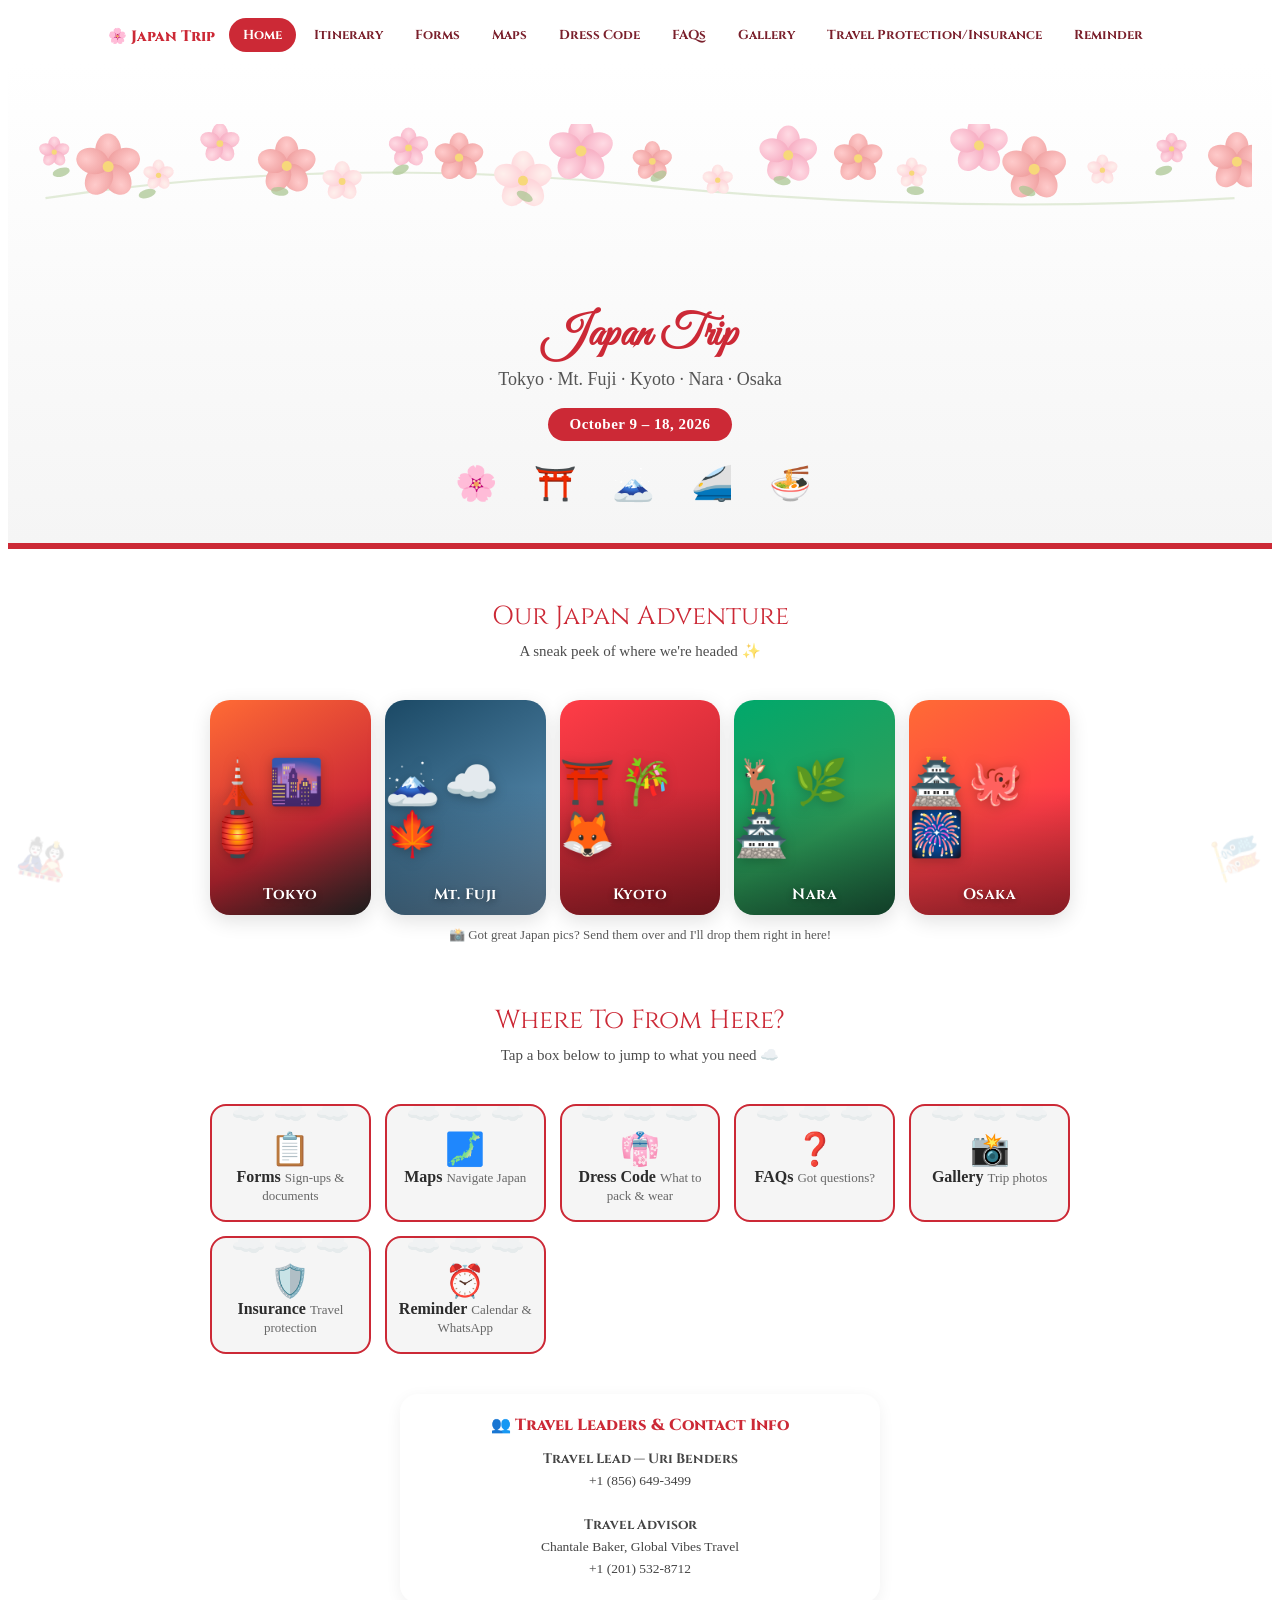
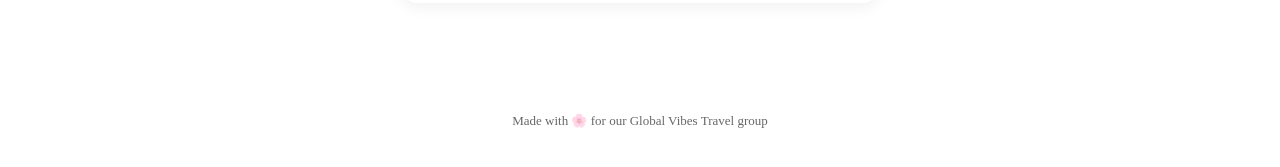
==== index.html @ a937e701 "Convert 'Everything Else' to individual cards, improve text contrast - Replaced single 'Everything E" ====
<!DOCTYPE html>
<html lang="en">
<head>
<meta charset="UTF-8">
<meta name="viewport" content="width=device-width, initial-scale=1.0">
<title>Japan Fall Trip | Oct 9–18, 2026 | Global Vibes Travel</title>
<link rel="preconnect" href="https://fonts.googleapis.com">
<link rel="preconnect" href="https://fonts.gstatic.com" crossorigin>
<link href="https://fonts.googleapis.com/css2?family=Kosugi+Maru&family=M+PLUS+Rounded+1c:wght@700;800&family=Great+Vibes&family=Cinzel:wght@400;700&display=swap" rel="stylesheet">
<link rel="stylesheet" href="style.css">
</head>
<body>

<span class="page-sticker corner-tl">🌸</span>
<span class="page-sticker corner-tr">⛩️</span>
<span class="page-sticker corner-bl">🎎</span>
<span class="page-sticker corner-br">🎏</span>

<nav class="site-nav">
  <div class="site-nav-inner">
    <a href="index.html" class="nav-logo">🌸 Japan Trip</a>
    <div class="nav-links">
      <a href="index.html" class="active">Home</a>
      <a href="itinerary.html">Itinerary</a>
      <a href="forms.html">Forms</a>
      <a href="maps.html">Maps</a>
      <a href="dress-code.html">Dress Code</a>
      <a href="faqs.html">FAQs</a>
      <a href="gallery.html">Gallery</a>
      <a href="insurance.html">Travel Protection/Insurance</a>
      <a href="reminder.html">Reminder</a>
    </div>
  </div>
</nav>

<header class="home-header">
  <img class="hero-banner" src="assets/floral-banner.svg" alt="">
  <h1>Japan Trip</h1>
  <div class="sub">Tokyo · Mt. Fuji · Kyoto · Nara · Osaka</div>
  <div class="dates">October 9 – 18, 2026</div>
  <div class="stickers-row">🌸 ⛩️ 🗻 🚄 🍜</div>
</header>

<main>

<div class="home-box">
    <div class="section-title">Our Japan Adventure</div>
    <div class="section-sub">A sneak peek of where we're headed ✨</div>

    <div class="photo-strip">
      <a href="city-tokyo.html" class="photo-card photo-tokyo">
        <div class="photo-emoji">🗼🌆🏮</div>
        <div class="photo-label">Tokyo</div>
      </a>
      <a href="city-fuji.html" class="photo-card photo-fuji">
        <div class="photo-emoji">🗻☁️🍁</div>
        <div class="photo-label">Mt. Fuji</div>
      </a>
      <a href="city-kyoto.html" class="photo-card photo-kyoto">
        <div class="photo-emoji">⛩️🎋🦊</div>
        <div class="photo-label">Kyoto</div>
      </a>
      <a href="city-nara.html" class="photo-card photo-nara">
        <div class="photo-emoji">🦌🌿🏯</div>
        <div class="photo-label">Nara</div>
      </a>
      <a href="city-osaka.html" class="photo-card photo-osaka">
        <div class="photo-emoji">🏯🐙🎆</div>
        <div class="photo-label">Osaka</div>
      </a>
    </div>
    <p class="photo-note">📸 Got great Japan pics? Send them over and I'll drop them right in here!</p>

    <div class="section-title" style="margin-top:60px;">Where To From Here?</div>
    <div class="section-sub">Tap a box below to jump to what you need ☁️</div>

    <div class="cta-box-row">
      <a href="forms.html" class="cta-box cta-card">
        <span class="cta-clouds">☁️ ☁️ ☁️</span>
        <span class="cta-emoji">📋</span>
        <span class="cta-title">Forms</span>
        <span class="cta-sub">Sign-ups & documents</span>
      </a>
      <a href="maps.html" class="cta-box cta-card">
        <span class="cta-clouds">☁️ ☁️ ☁️</span>
        <span class="cta-emoji">🗾</span>
        <span class="cta-title">Maps</span>
        <span class="cta-sub">Navigate Japan</span>
      </a>
      <a href="dress-code.html" class="cta-box cta-card">
        <span class="cta-clouds">☁️ ☁️ ☁️</span>
        <span class="cta-emoji">👘</span>
        <span class="cta-title">Dress Code</span>
        <span class="cta-sub">What to pack & wear</span>
      </a>
      <a href="faqs.html" class="cta-box cta-card">
        <span class="cta-clouds">☁️ ☁️ ☁️</span>
        <span class="cta-emoji">❓</span>
        <span class="cta-title">FAQs</span>
        <span class="cta-sub">Got questions?</span>
      </a>
      <a href="gallery.html" class="cta-box cta-card">
        <span class="cta-clouds">☁️ ☁️ ☁️</span>
        <span class="cta-emoji">📸</span>
        <span class="cta-title">Gallery</span>
        <span class="cta-sub">Trip photos</span>
      </a>
      <a href="insurance.html" class="cta-box cta-card">
        <span class="cta-clouds">☁️ ☁️ ☁️</span>
        <span class="cta-emoji">🛡️</span>
        <span class="cta-title">Insurance</span>
        <span class="cta-sub">Travel protection</span>
      </a>
      <a href="reminder.html" class="cta-box cta-card">
        <span class="cta-clouds">☁️ ☁️ ☁️</span>
        <span class="cta-emoji">⏰</span>
        <span class="cta-title">Reminder</span>
        <span class="cta-sub">Calendar & WhatsApp</span>
      </a>
    </div>

    <div class="info-card" style="max-width:480px; margin:40px auto 0; text-align:center;">
      <div class="card-title" style="justify-content:center;">👥 Travel Leaders & Contact Info</div>
      <p><strong>Travel Lead — Uri Benders</strong><br>+1 (856) 649-3499<br><br><strong>Travel Advisor</strong><br>Chantale Baker, Global Vibes Travel<br>+1 (201) 532-8712</p>
    </div>
  </div>

</main>

<footer class="site-footer">
  Made with 🌸 for our Global Vibes Travel group
</footer>

</body>
</html>
---- style.css ----
/* Import romantic fonts */
@import url('https://fonts.googleapis.com/css2?family=Great+Vibes&family=Cinzel:wght@400;700&display=swap');

/* Color palette - Urban Japan city vibes: reds, cool grays, primary colors */
:root {
  --jr: #cc2936;               /* vibrant red primary accent */
  --jw: #ffffff;               /* white */
  --cream: #f5f5f5;            /* light gray background */
  --sakura: #ff3d47;           /* bright red for hover */
  --sakura-deep: #a01e28;      /* deep red for borders */
  --ink: #2c2c2c;              /* dark gray text */
  --gold: #ff6b35;             /* orange accent */
  --green-leaf: #1b4965;       /* teal accent */
}
* { box-sizing: border-box; }
/* Typography: use Cinzel for navigation and UI labels, Great Vibes for primary headings */
strong, b, .day-title, .day-badge, .day-city, .section-title, .footer-cta h3, .day-date, .btn, .card-title, .nav-links a, .page-hero .sub {
  font-family: 'Cinzel', 'Helvetica Neue', Arial, sans-serif;
}
header h1, .page-hero h1 {
  font-family: 'Great Vibes', cursive;
}
/* Keep logo text slightly bolder */
.nav-logo {
  font-family: 'Cinzel', 'Helvetica Neue', Arial, sans-serif;
  font-weight: 700;
}
html { scroll-behavior: smooth; }
  margin: 0;
  font-family: 'Helvetica Neue', Arial, sans-serif;
  background: var(--cream);
  color: var(--ink);
  background-image:
    radial-gradient(circle at 10% 20%, var(--sakura) 0%, transparent 12%),
    radial-gradient(circle at 90% 15%, var(--sakura) 0%, transparent 10%),
    radial-gradient(circle at 80% 80%, var(--sakura) 0%, transparent 12%),
    radial-gradient(circle at 15% 85%, var(--sakura) 0%, transparent 10%);
  background-attachment: fixed;
}

/* ---------- Top navigation ---------- */
.site-nav {
  background: white;
  border-bottom: 3px solid var(--jr);
  position: sticky;
  top: 0;
  z-index: 200;
  box-shadow: 0 2px 10px rgba(0,0,0,0.08);
}
.site-nav-inner {
  max-width: 1100px;
  margin: 0 auto;
  display: flex;
  align-items: center;
  gap: 14px;
  padding: 10px 18px;
}
.nav-logo {
  display: flex;
  align-items: center;
  gap: 6px;
  font-weight: 800;
  color: var(--jr);
  text-decoration: none;
  font-size: 15px;
  white-space: nowrap;
  flex-shrink: 0;
}
.nav-links {
  display: flex;
  gap: 4px;
  overflow-x: auto;
  scrollbar-width: thin;
  -webkit-overflow-scrolling: touch;
  padding-bottom: 2px;
}
.nav-links a {
  font-size: 13px;
  font-weight: 700;
  color: #7a1f2b;
  text-decoration: none;
  padding: 8px 14px;
  border-radius: 999px;
  white-space: nowrap;
  transition: background 0.15s ease, color 0.15s ease;
}
.nav-links a:hover { background: var(--sakura); }
.nav-links a.active { background: var(--jr); color: white; }
@media (max-width: 700px) {
  .site-nav-inner { flex-wrap: nowrap; }
  .nav-logo { display: none; }
}

/* ---------- Page hero (used on inner pages) ---------- */
.page-hero {
  text-align: center;
  padding: 40px 20px 30px;
  background: linear-gradient(180deg, var(--jw) 0%, var(--cream) 100%);
  border-bottom: 6px solid var(--jr);
  position: relative;
  overflow: hidden;
  z-index: 1;
}
.page-hero h1 {
  font-size: clamp(24px, 4.5vw, 38px);
  margin: 0 0 6px;
  color: var(--jr);
}
.page-hero .sub {
  font-size: 15px;
  color: var(--ink);
  opacity: 0.75;
}

/* ---------- Home header ---------- */
header.home-header {
  text-align: center;
  padding: 60px 20px 40px;
  background: linear-gradient(180deg, var(--jw) 0%, var(--cream) 100%);
  border-bottom: 6px solid var(--jr);
  position: relative;
  overflow: hidden;
}
.flag-circle {
  width: 90px;
  height: 90px;
  background: var(--jr);
  border-radius: 50%;
  margin: 0 auto 18px;
  box-shadow: 0 6px 18px rgba(188,0,45,0.35);
}
header.home-header h1 {
  font-size: clamp(26px, 5vw, 44px);
  margin: 0 0 6px;
  letter-spacing: 0.5px;
  color: var(--jr);
}
header.home-header .sub {
  font-size: 18px;
  color: var(--ink);
  opacity: 0.8;
  margin-bottom: 4px;
}
header.home-header .dates {
  display: inline-block;
  margin-top: 14px;
  padding: 8px 22px;
  background: var(--jr);
  color: white;
  border-radius: 999px;
  font-weight: 600;
  letter-spacing: 0.5px;
  font-size: 15px;
}
.stickers-row {
  margin-top: 22px;
  font-size: 34px;
  letter-spacing: 14px;
}

.page-sticker {
  position: fixed;
  font-size: 40px;
  opacity: 0.14;
  z-index: 0;
  pointer-events: none;
  filter: grayscale(0.1);
}
.page-sticker.corner-tl { top: 74px; left: 18px; transform: rotate(-15deg); }
.page-sticker.corner-tr { top: 74px; right: 18px; transform: rotate(15deg); }
.page-sticker.corner-bl { bottom: 18px; left: 18px; transform: rotate(12deg); }
.page-sticker.corner-br { bottom: 18px; right: 18px; transform: rotate(-10deg); }
@media (max-width: 640px) {
  .page-sticker { font-size: 26px; opacity: 0.12; }
}

/* Hero banner (floral SVG) */
.hero-banner {
  width: 100%;
  display: block;
  margin-bottom: -8px; /* pull up into page-hero for seamless look */
}

/* ---------- Photo strip (home page "Our Japan Adventure") ---------- */
.photo-strip {
  display: grid;
  grid-template-columns: repeat(5, 1fr);
  gap: 14px;
  margin-bottom: 12px;
}
@media (max-width: 800px) {
  .photo-strip { grid-template-columns: repeat(2, 1fr); }
}
@media (max-width: 420px) {
  .photo-strip { grid-template-columns: 1fr 1fr; }
}
/* Stack photo‑strip to a single column on very narrow phones */
@media (max-width: 500px) {
  .photo-strip { grid-template-columns: 1fr; }
}
.photo-card {
  position: relative;
  border-radius: 20px;
  aspect-ratio: 3 / 4;
  display: flex;
  flex-direction: column;
  align-items: center;
  justify-content: center;
  overflow: hidden;
  box-shadow: 0 6px 20px rgba(0,0,0,0.12);
  transition: transform 0.2s ease, box-shadow 0.2s ease;
  background-size: cover;
  background-position: center;
  text-decoration: none;
  cursor: pointer;
}
.photo-card:hover {
  transform: translateY(-4px) scale(1.02);
  box-shadow: 0 10px 26px rgba(0,0,0,0.18);
}
.photo-card::after {
  content: '';
  position: absolute;
  inset: 0;
  background: linear-gradient(180deg, rgba(0,0,0,0) 40%, rgba(0,0,0,0.35) 100%);
}
.photo-emoji {
  font-size: clamp(28px, 5vw, 44px);
  letter-spacing: 4px;
  z-index: 1;
  filter: drop-shadow(0 2px 6px rgba(0,0,0,0.25));
}
.photo-label {
  position: absolute;
  bottom: 10px;
  left: 0;
  right: 0;
  text-align: center;
  color: white;
  font-weight: 700;
  font-size: 15px;
  letter-spacing: 0.5px;
  z-index: 2;
  text-shadow: 0 2px 6px rgba(0,0,0,0.4);
  font-family: 'Cinzel', 'Helvetica Neue', Arial, sans-serif;
}
.photo-tokyo   { background: linear-gradient(150deg, #ff6b35 0%, #cc2936 60%, #2c2c2c 100%); }
.photo-fuji    { background: linear-gradient(150deg, #1b4965 0%, #4a7c9e 60%, #7399b8 100%); }
.photo-kyoto   { background: linear-gradient(150deg, #ff3d47 0%, #cc2936 60%, #a01e28 100%); }
.photo-nara    { background: linear-gradient(150deg, #00a86b 0%, #2d9e5a 60%, #1b5e3d 100%); }
.photo-osaka   { background: linear-gradient(150deg, #ff6b35 0%, #ff3d47 60%, #cc2936 100%); }
.photo-note {
  text-align: center;
  font-size: 13px;
  opacity: 0.65;
  margin: 6px 0 0;
}

@media (max-width: 680px) {
  .cta-box-row {
    flex-direction: column;
  }
  .cta-box {
    flex: 1 1 100%;
    max-width: 100%;
  }
}

.cta-box-row {
  display: grid;
  grid-template-columns: repeat(auto-fit, minmax(140px, 1fr));
  gap: 14px;
  margin: 28px 0 12px;
  justify-items: center;
}
.cta-box {
  background: var(--cream);
  border: 2px solid var(--jr);
  border-radius: 16px;
  padding: 16px 12px;
  text-align: center;
  width: 100%;
  max-width: 180px;
  position: relative;
  overflow: hidden;
  text-decoration: none;
  color: var(--ink);
}
.cta-box:hover {
  background: var(--jr);
  color: white;
}
.cta-box:hover .cta-title,
.cta-box:hover .cta-sub {
  color: white;
}
.cta-clouds {
  position: absolute;
  top: -12px;
  left: 0;
  right: 0;
  font-size: 28px;
  opacity: 0.25;
  pointer-events: none;
}
.cta-emoji {
  font-size: 32px;
  display: block;
  margin-top: 8px;
}
.cta-title {
  font-size: 16px;
  font-weight: 700;
  margin-top: 8px;
  color: var(--ink);
}
.cta-sub {
  font-size: 13px;
  opacity: 0.7;
  margin-top: 4px;
  color: var(--ink);
}
.cta-links {
  margin-top: 10px;
  display: flex;
  flex-wrap: wrap;
  justify-content: center;
  gap: 8px;
}
.cta-links a {
  font-size: 13px;
  color: var(--jr);
  text-decoration: none;
  padding: 4px 8px;
  border-radius: 8px;
  background: var(--sakura);
}
.cta-links a:hover {
  background: var(--jr);
  color: white;
}

.banner-note {
  max-width: 700px;
  margin: 24px auto 0;
  background: #fff3f5;
  border: 2px dashed var(--sakura-deep);
  border-radius: 14px;
  padding: 14px 20px;
  font-size: 14px;
  text-align: center;
  color: #7a1f2b;
}

/* ---------- Attractions tab bar (itinerary page) ---------- */
.trip-menu {
  max-width: 700px;
  margin: 22px auto 0;
  background: white;
  border-radius: 18px;
  padding: 22px 26px 30px;
  box-shadow: 0 4px 16px rgba(0,0,0,0.08);
  text-align: center;
}
.trip-menu .menu-title {
  font-weight: 800;
  font-size: 18px;
  color: var(--jr);
  margin-bottom: 12px;
}
.menu-links {
  display: flex;
  flex-wrap: wrap;
  justify-content: center;
  gap: 8px;
  margin-top: 12px;
}
.menu-links.tabs a {
  background: var(--cream);
  color: #7a1f2b;
  border-radius: 10px 10px 0 0;
  padding: 10px 20px;
  border: 2px solid var(--sakura);
  border-bottom: none;
  font-size: 14px;
  text-decoration: none;
  font-weight: 700;
}
.menu-links.tabs a:hover {
  background: var(--jr);
  color: white;
  border-color: var(--jr);
}
.anchor-offset {
  display: block;
  position: relative;
  top: -90px;
  visibility: hidden;
}

main {
  max-width: 900px;
  margin: 0 auto;
  padding: 50px 20px 80px;
  position: relative;
  z-index: 1;
}

header, footer.site-footer, .page-hero { position: relative; z-index: 1; }

.section-title {
  text-align: center;
  font-size: 26px;
  color: var(--jr);
  margin-bottom: 8px;
}
.section-sub {
  text-align: center;
  font-size: 15px;
  opacity: 0.7;
  margin-bottom: 40px;
}

/* ---------- Info cards ---------- */
/* Info‑grid – used for the home‑page card deck */
.info-grid {
  display: grid;
  /* three columns on wide screens, fall back to two then one */
  grid-template-columns: repeat(3, 1fr);
  gap: 18px;
  margin-bottom: 50px;
}
@media (max-width: 900px) {
  .info-grid { grid-template-columns: repeat(2, 1fr); }
}
@media (max-width: 680px) {
  .info-grid { grid-template-columns: 1fr; }
}
.info-card {
  background: white;
  border-radius: 18px;
  padding: 20px 22px;
  box-shadow: 0 4px 16px rgba(0,0,0,0.06);
}
.card-title {
  font-size: 16px;
  font-weight: 800;
  color: var(--jr);
  margin: 0 0 12px;
  display: flex;
  align-items: center;
  gap: 8px;
}
.info-card p, .info-card li {
  font-size: 13.5px;
  line-height: 1.6;
  color: #444;
  margin: 0 0 4px;
}
.info-card ul {
  margin: 0;
  padding-left: 18px;
}
.info-card a { color: var(--jr); text-decoration: none; font-weight: 600; }

/* ---------- Itinerary timeline ---------- */
.timeline {
  position: relative;
  padding-left: 30px;
  border-left: 4px dotted var(--sakura-deep);
}

.day-card {
  background: white;
  border-radius: 18px;
  padding: 20px 24px;
  margin-bottom: 22px;
  box-shadow: 0 4px 16px rgba(0,0,0,0.06);
  position: relative;
  transition: transform 0.15s ease;
  overflow: hidden;
}
.day-card:hover { transform: translateY(-2px); }
.day-card::before {
  content: '';
  position: absolute;
  left: -38px;
  top: 26px;
  width: 16px;
  height: 16px;
  background: var(--jr);
  border-radius: 50%;
  border: 3px solid white;
  box-shadow: 0 0 0 3px var(--sakura-deep);
}

.corner-sticker {
  position: absolute;
  font-size: 26px;
  opacity: 0.35;
  pointer-events: none;
  filter: grayscale(0.15);
}
.corner-sticker.tl { top: 8px; left: 12px; transform: rotate(-12deg); }
.corner-sticker.br { bottom: 8px; right: 12px; transform: rotate(10deg); }

.day-header {
  display: flex;
  align-items: center;
  justify-content: space-between;
  flex-wrap: wrap;
  gap: 10px;
  margin-bottom: 8px;
}
.day-badge {
  background: var(--jr);
  color: white;
  font-weight: 700;
  font-size: 13px;
  padding: 4px 12px;
  border-radius: 999px;
}
.day-date {
  font-size: 13px;
  opacity: 0.6;
  font-weight: 600;
}
.day-title {
  font-size: 19px;
  font-weight: 700;
  margin: 4px 0 8px;
  color: var(--ink);
}
.day-city {
  display: inline-flex;
  align-items: center;
  gap: 6px;
  background: var(--sakura);
  color: #7a1f2b;
  font-size: 13px;
  font-weight: 700;
  padding: 3px 12px;
  border-radius: 999px;
  margin-bottom: 10px;
}
.day-desc {
  font-size: 14.5px;
  line-height: 1.6;
  color: #444;
  margin: 8px 0;
}
.meal-tag {
  display: inline-flex;
  align-items: center;
  gap: 5px;
  font-size: 12px;
  font-weight: 700;
  color: #8a5a00;
  background: #fff6df;
  padding: 3px 10px;
  border-radius: 999px;
  margin-right: 6px;
  margin-top: 4px;
}
.hotel-tag {
  display: inline-flex;
  align-items: center;
  gap: 6px;
  font-size: 12.5px;
  font-weight: 700;
  color: #4a3b8a;
  background: #ede9ff;
  padding: 4px 10px;
  border-radius: 999px;
  margin-top: 8px;
}
.sticker-list {
  font-size: 22px;
  letter-spacing: 8px;
  margin-top: 6px;
}

/* ---------- Coming soon placeholder ---------- */
.coming-soon {
  text-align: center;
  background: white;
  border-radius: 20px;
  padding: 50px 30px;
  box-shadow: 0 4px 16px rgba(0,0,0,0.06);
}
.coming-soon .emoji-row {
  font-size: 40px;
  letter-spacing: 12px;
  margin-bottom: 18px;
}
.coming-soon h2 {
  color: var(--jr);
  font-size: 22px;
  margin: 0 0 10px;
}
.coming-soon p {
  font-size: 14.5px;
  color: #555;
  line-height: 1.6;
  max-width: 480px;
  margin: 0 auto;
}

/* ---------- Footer CTA / buttons ---------- */
.footer-cta {
  text-align: center;
  margin-top: 60px;
  padding: 30px;
  background: white;
  border-radius: 20px;
  box-shadow: 0 4px 16px rgba(0,0,0,0.06);
}
.footer-cta h3 {
  color: var(--jr);
  margin-top: 0;
}
.btn-row {
  display: flex;
  justify-content: center;
  gap: 14px;
  flex-wrap: wrap;
  margin-top: 16px;
}
.btn {
  display: inline-block;
  padding: 12px 26px;
  border-radius: 999px;
  font-weight: 700;
  font-size: 14px;
  text-decoration: none;
  cursor: pointer;
  border: none;
}
.btn-primary {
  background: var(--jr);
  color: white;
  border: 2px solid var(--jr);
}
.btn-primary:hover {
  background: var(--sakura-deep);
  border-color: var(--sakura-deep);
}
.btn-secondary {
  background: white;
  color: var(--jr);
  border: 2px solid var(--jr);
}
.btn-secondary:hover {
  background: var(--cream);
  border-color: var(--jr);
}

footer.site-footer {
  text-align: center;
  padding: 30px 20px;
  font-size: 13px;
  opacity: 0.6;
}

@media print {
  body { background: white; }
  .banner-note, .footer-cta, .site-nav { display: none; }
}
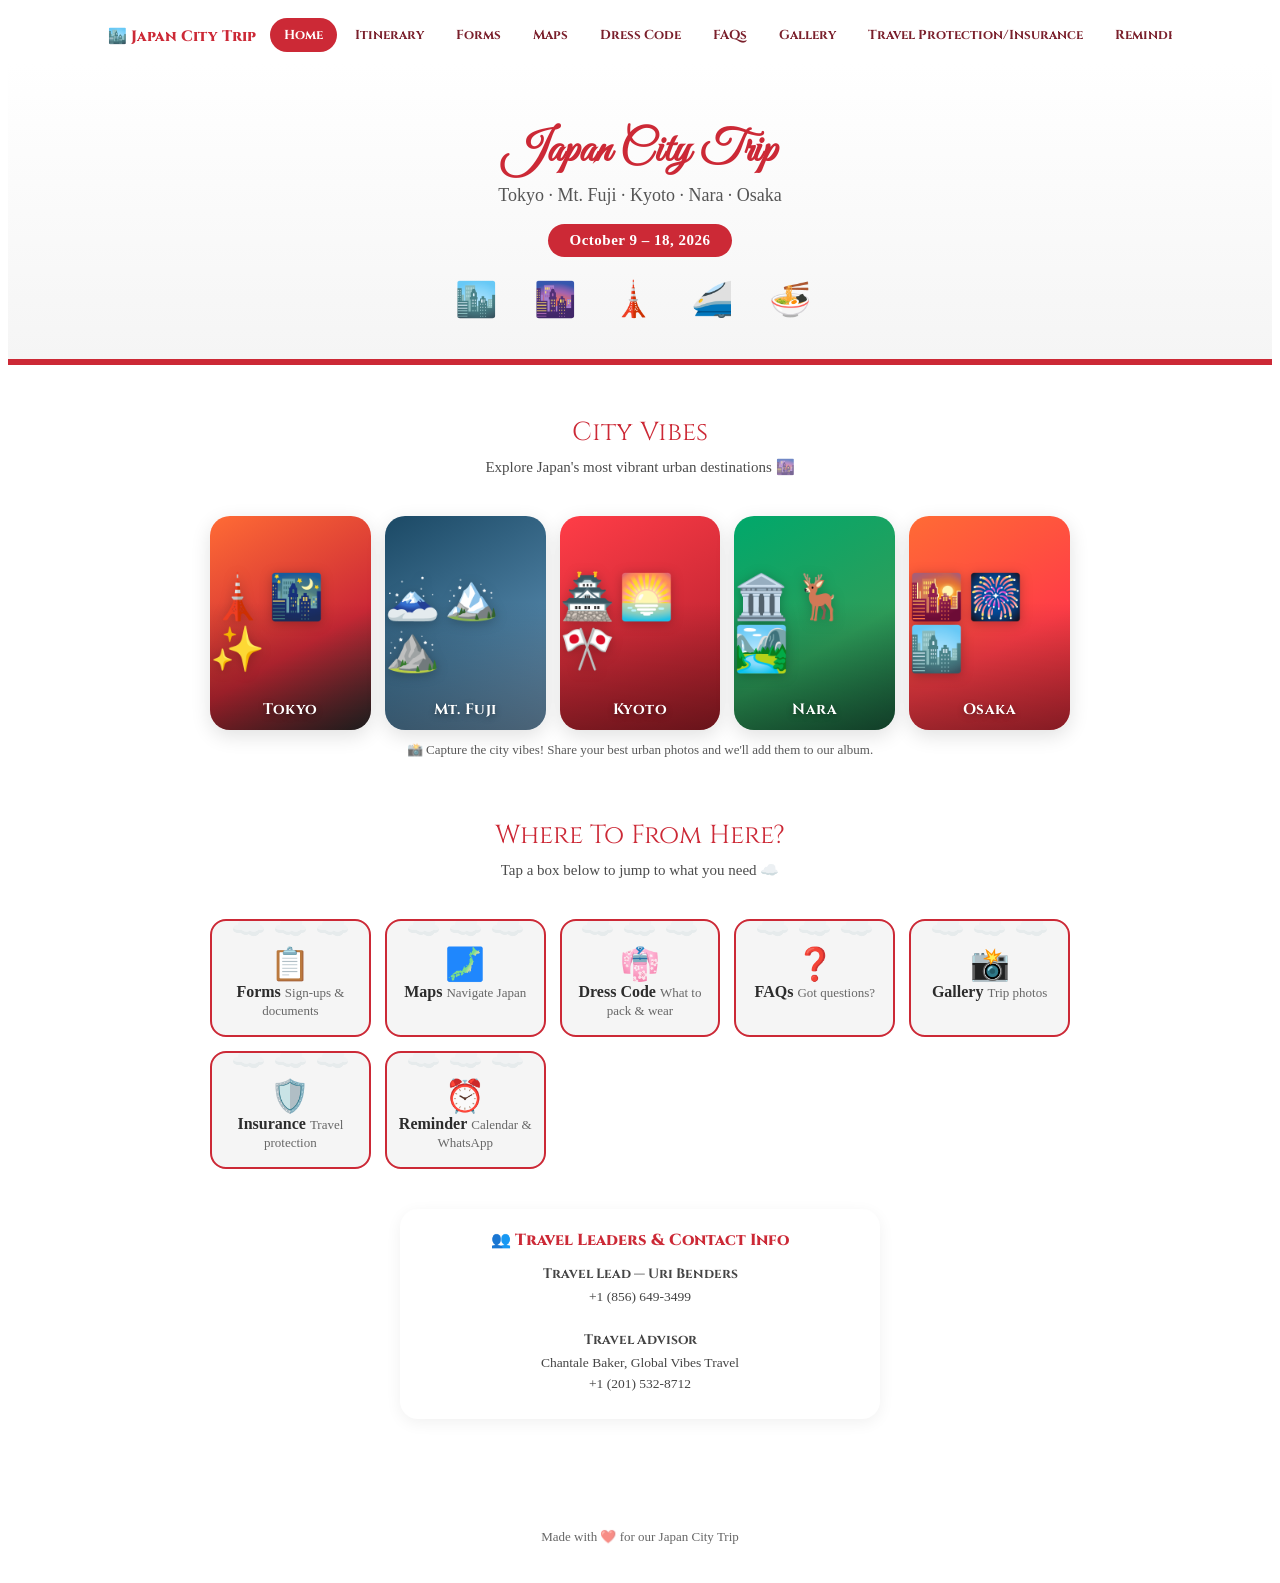
==== commit 749f72d4: "Transform site from nature/countryside to urban NYC-style Japan vibe - Removed all cherry blossom st" ====
--- a/index.html
+++ b/index.html
@@ -11,14 +11,9 @@
 </head>
 <body>
 
-<span class="page-sticker corner-tl">🌸</span>
-<span class="page-sticker corner-tr">⛩️</span>
-<span class="page-sticker corner-bl">🎎</span>
-<span class="page-sticker corner-br">🎏</span>
-
 <nav class="site-nav">
   <div class="site-nav-inner">
-    <a href="index.html" class="nav-logo">🌸 Japan Trip</a>
+    <a href="index.html" class="nav-logo">🏙️ Japan City Trip</a>
     <div class="nav-links">
       <a href="index.html" class="active">Home</a>
       <a href="itinerary.html">Itinerary</a>
@@ -34,42 +29,41 @@
 </nav>
 
 <header class="home-header">
-  <img class="hero-banner" src="assets/floral-banner.svg" alt="">
-  <h1>Japan Trip</h1>
+  <h1>Japan City Trip</h1>
   <div class="sub">Tokyo · Mt. Fuji · Kyoto · Nara · Osaka</div>
   <div class="dates">October 9 – 18, 2026</div>
-  <div class="stickers-row">🌸 ⛩️ 🗻 🚄 🍜</div>
+  <div class="stickers-row">🏙️ 🌆 🗼 🚄 🍜</div>
 </header>
 
 <main>
 
 <div class="home-box">
-    <div class="section-title">Our Japan Adventure</div>
-    <div class="section-sub">A sneak peek of where we're headed ✨</div>
+    <div class="section-title">City Vibes</div>
+    <div class="section-sub">Explore Japan's most vibrant urban destinations 🌆</div>
 
     <div class="photo-strip">
       <a href="city-tokyo.html" class="photo-card photo-tokyo">
-        <div class="photo-emoji">🗼🌆🏮</div>
+        <div class="photo-emoji">🗼🌃✨</div>
         <div class="photo-label">Tokyo</div>
       </a>
       <a href="city-fuji.html" class="photo-card photo-fuji">
-        <div class="photo-emoji">🗻☁️🍁</div>
+        <div class="photo-emoji">🗻🏔️⛰️</div>
         <div class="photo-label">Mt. Fuji</div>
       </a>
       <a href="city-kyoto.html" class="photo-card photo-kyoto">
-        <div class="photo-emoji">⛩️🎋🦊</div>
+        <div class="photo-emoji">🏯🌅🎌</div>
         <div class="photo-label">Kyoto</div>
       </a>
       <a href="city-nara.html" class="photo-card photo-nara">
-        <div class="photo-emoji">🦌🌿🏯</div>
+        <div class="photo-emoji">🏛️🦌🏞️</div>
         <div class="photo-label">Nara</div>
       </a>
       <a href="city-osaka.html" class="photo-card photo-osaka">
-        <div class="photo-emoji">🏯🐙🎆</div>
+        <div class="photo-emoji">🌇🎆🏙️</div>
         <div class="photo-label">Osaka</div>
       </a>
     </div>
-    <p class="photo-note">📸 Got great Japan pics? Send them over and I'll drop them right in here!</p>
+    <p class="photo-note">📸 Capture the city vibes! Share your best urban photos and we'll add them to our album.</p>
 
     <div class="section-title" style="margin-top:60px;">Where To From Here?</div>
     <div class="section-sub">Tap a box below to jump to what you need ☁️</div>
@@ -128,7 +122,7 @@
 </main>
 
 <footer class="site-footer">
-  Made with 🌸 for our Global Vibes Travel group
+  Made with ❤️ for our Japan City Trip
 </footer>
 
 </body>
--- a/style.css
+++ b/style.css
@@ -161,10 +161,11 @@
 .page-sticker {
   position: fixed;
   font-size: 40px;
-  opacity: 0.14;
+  opacity: 0;
   z-index: 0;
   pointer-events: none;
   filter: grayscale(0.1);
+  display: none;
 }
 .page-sticker.corner-tl { top: 74px; left: 18px; transform: rotate(-15deg); }
 .page-sticker.corner-tr { top: 74px; right: 18px; transform: rotate(15deg); }
@@ -174,12 +175,7 @@
   .page-sticker { font-size: 26px; opacity: 0.12; }
 }
 
-/* Hero banner (floral SVG) */
-.hero-banner {
-  width: 100%;
-  display: block;
-  margin-bottom: -8px; /* pull up into page-hero for seamless look */
-}
+/* Hero banner - removed for urban vibe */
 
 /* ---------- Photo strip (home page "Our Japan Adventure") ---------- */
 .photo-strip {
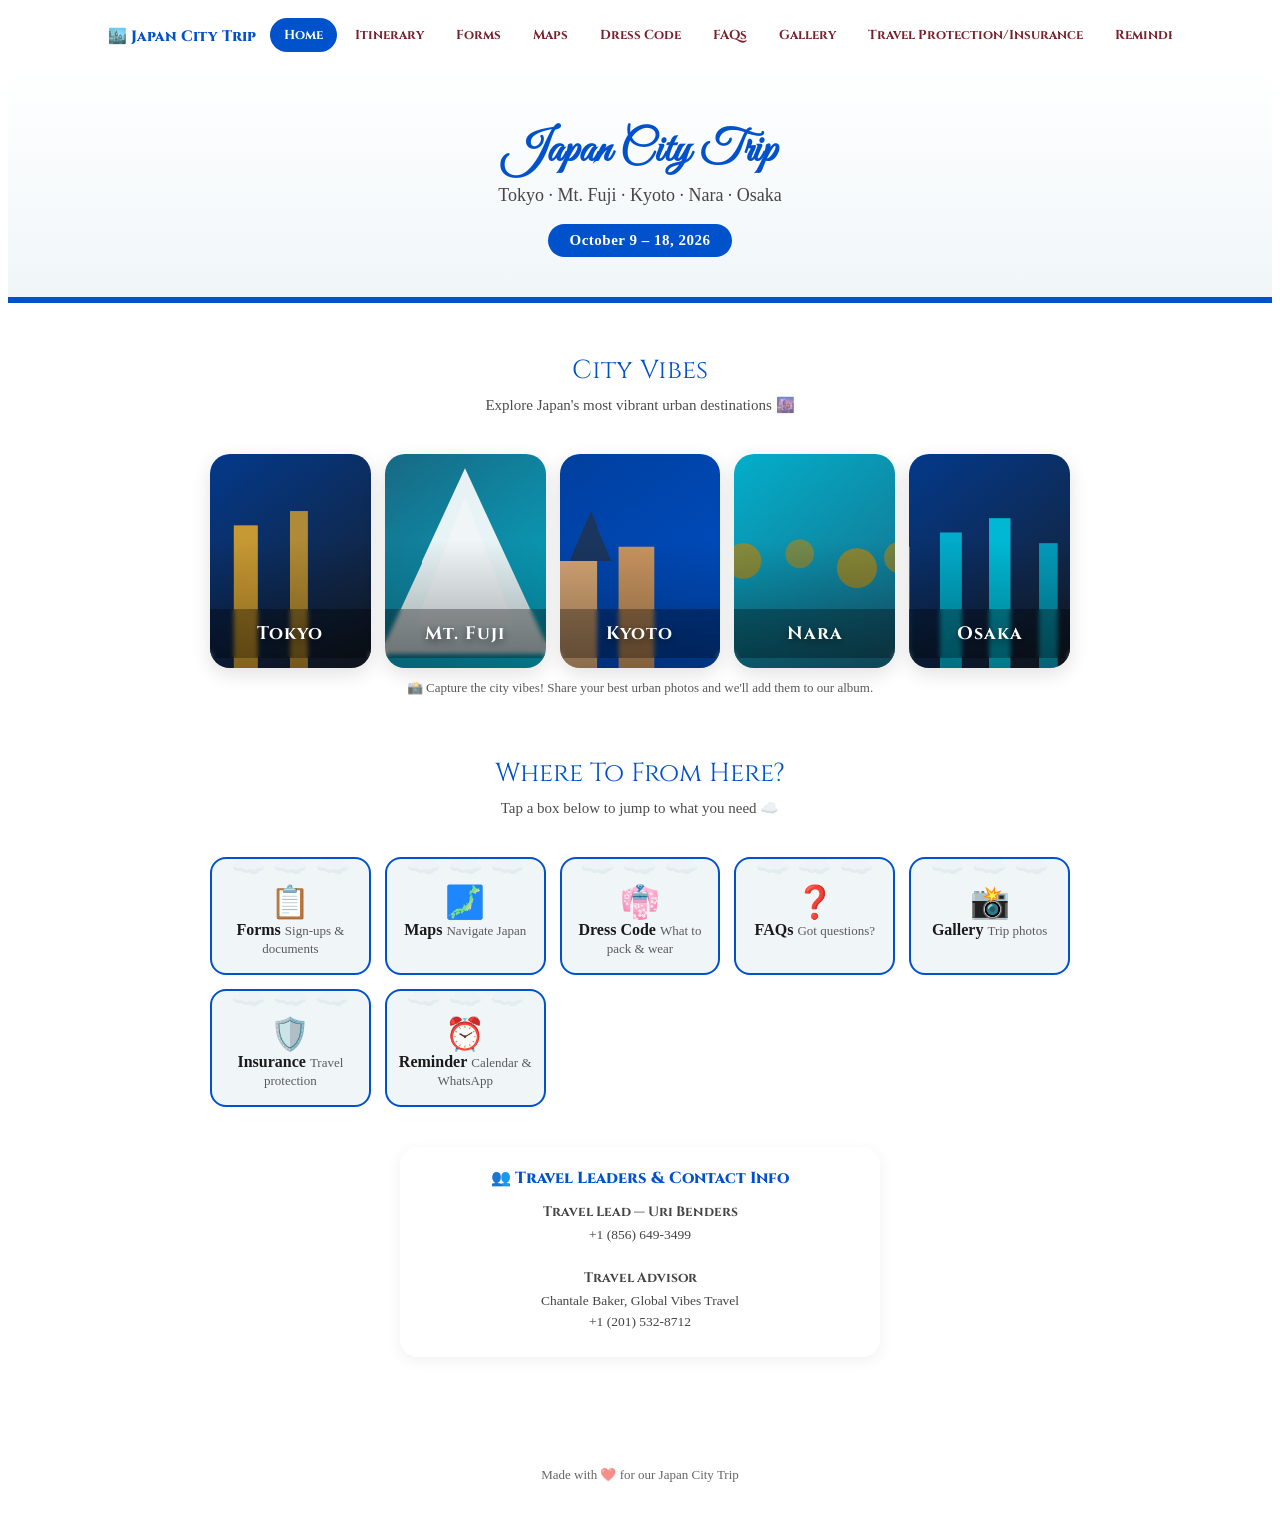
==== commit db67f8d3: "Switch to cool blue/teal colors and add city skyline backgrounds - Changed color palette from red to" ====
--- a/index.html
+++ b/index.html
@@ -32,7 +32,6 @@
   <h1>Japan City Trip</h1>
   <div class="sub">Tokyo · Mt. Fuji · Kyoto · Nara · Osaka</div>
   <div class="dates">October 9 – 18, 2026</div>
-  <div class="stickers-row">🏙️ 🌆 🗼 🚄 🍜</div>
 </header>
 
 <main>
--- a/style.css
+++ b/style.css
@@ -1,16 +1,16 @@
 /* Import romantic fonts */
 @import url('https://fonts.googleapis.com/css2?family=Great+Vibes&family=Cinzel:wght@400;700&display=swap');
 
-/* Color palette - Urban Japan city vibes: reds, cool grays, primary colors */
+/* Color palette - Urban Japan city vibes: cool blues, teals, modern city */
 :root {
-  --jr: #cc2936;               /* vibrant red primary accent */
+  --jr: #0052CC;               /* modern bright blue primary */
   --jw: #ffffff;               /* white */
-  --cream: #f5f5f5;            /* light gray background */
-  --sakura: #ff3d47;           /* bright red for hover */
-  --sakura-deep: #a01e28;      /* deep red for borders */
-  --ink: #2c2c2c;              /* dark gray text */
-  --gold: #ff6b35;             /* orange accent */
-  --green-leaf: #1b4965;       /* teal accent */
+  --cream: #f0f6f8;            /* light blue-gray background */
+  --sakura: #0077E6;           /* bright blue for hover */
+  --sakura-deep: #003d99;      /* deep blue for borders */
+  --ink: #1a1a1a;              /* dark gray text */
+  --gold: #00b8d4;             /* teal accent */
+  --green-leaf: #1b5f7a;       /* dark teal accent */
 }
 * { box-sizing: border-box; }
 /* Typography: use Cinzel for navigation and UI labels, Great Vibes for primary headings */
@@ -153,9 +153,7 @@
   font-size: 15px;
 }
 .stickers-row {
-  margin-top: 22px;
-  font-size: 34px;
-  letter-spacing: 14px;
+  display: none;
 }
 
 .page-sticker {
@@ -221,10 +219,7 @@
   background: linear-gradient(180deg, rgba(0,0,0,0) 40%, rgba(0,0,0,0.35) 100%);
 }
 .photo-emoji {
-  font-size: clamp(28px, 5vw, 44px);
-  letter-spacing: 4px;
-  z-index: 1;
-  filter: drop-shadow(0 2px 6px rgba(0,0,0,0.25));
+  display: none;
 }
 .photo-label {
   position: absolute;
@@ -234,17 +229,20 @@
   text-align: center;
   color: white;
   font-weight: 700;
-  font-size: 15px;
-  letter-spacing: 0.5px;
+  font-size: 18px;
+  letter-spacing: 1px;
   z-index: 2;
-  text-shadow: 0 2px 6px rgba(0,0,0,0.4);
+  text-shadow: 0 3px 8px rgba(0,0,0,0.6);
   font-family: 'Cinzel', 'Helvetica Neue', Arial, sans-serif;
-}
-.photo-tokyo   { background: linear-gradient(150deg, #ff6b35 0%, #cc2936 60%, #2c2c2c 100%); }
-.photo-fuji    { background: linear-gradient(150deg, #1b4965 0%, #4a7c9e 60%, #7399b8 100%); }
-.photo-kyoto   { background: linear-gradient(150deg, #ff3d47 0%, #cc2936 60%, #a01e28 100%); }
-.photo-nara    { background: linear-gradient(150deg, #00a86b 0%, #2d9e5a 60%, #1b5e3d 100%); }
-.photo-osaka   { background: linear-gradient(150deg, #ff6b35 0%, #ff3d47 60%, #cc2936 100%); }
+  background: rgba(0,0,0,0.3);
+  padding: 12px 0;
+  backdrop-filter: blur(2px);
+}
+.photo-tokyo   { background: url('data:image/svg+xml;utf8,<svg xmlns="http://www.w3.org/2000/svg" viewBox="0 0 400 300"><defs><linearGradient id="g1" x1="0%" y1="0%" x2="100%" y2="100%"><stop offset="0%" style="stop-color:%23003d99;stop-opacity:1" /><stop offset="100%" style="stop-color:%231a1a1a;stop-opacity:1" /></linearGradient></defs><rect width="400" height="300" fill="url(%23g1)"/><rect x="50" y="120" width="30" height="180" fill="%23f5b325"/><rect x="120" y="100" width="35" height="200" fill="%23f5b325" opacity="0.8"/><rect x="200" y="80" width="25" height="220" fill="%23f5b325" opacity="0.7"/></svg>'); background-size: cover; background-position: center; }
+.photo-fuji    { background: url('data:image/svg+xml;utf8,<svg xmlns="http://www.w3.org/2000/svg" viewBox="0 0 400 300"><defs><linearGradient id="g2" x1="0%" y1="0%" x2="100%" y2="100%"><stop offset="0%" style="stop-color:%231b5f7a;stop-opacity:1" /><stop offset="100%" style="stop-color:%2300b8d4;stop-opacity:1" /></linearGradient></defs><rect width="400" height="300" fill="url(%23g2)"/><polygon points="200,20 80,280 320,280" fill="%23ffffff" opacity="0.9"/><polygon points="200,60 130,240 270,240" fill="%23f0f6f8"/></svg>'); background-size: cover; background-position: center; }
+.photo-kyoto   { background: url('data:image/svg+xml;utf8,<svg xmlns="http://www.w3.org/2000/svg" viewBox="0 0 400 300"><defs><linearGradient id="g3" x1="0%" y1="0%" x2="100%" y2="100%"><stop offset="0%" style="stop-color:%23003d99;stop-opacity:1" /><stop offset="100%" style="stop-color:%230052CC;stop-opacity:1" /></linearGradient></defs><rect width="400" height="300" fill="url(%23g3)"/><rect x="80" y="150" width="60" height="150" fill="%23d4a574"/><rect x="170" y="130" width="50" height="170" fill="%23c8945f"/><polygon points="100,150 130,80 160,150" fill="%232c2c2c" opacity="0.6"/></svg>'); background-size: cover; background-position: center; }
+.photo-nara    { background: url('data:image/svg+xml;utf8,<svg xmlns="http://www.w3.org/2000/svg" viewBox="0 0 400 300"><defs><linearGradient id="g4" x1="0%" y1="0%" x2="100%" y2="100%"><stop offset="0%" style="stop-color:%2300b8d4;stop-opacity:1" /><stop offset="100%" style="stop-color:%231b5f7a;stop-opacity:1" /></linearGradient></defs><rect width="400" height="300" fill="url(%23g4)"/><circle cx="100" cy="150" r="25" fill="%23b8860b" opacity="0.7"/><circle cx="180" cy="140" r="20" fill="%23b8860b" opacity="0.6"/><circle cx="260" cy="160" r="28" fill="%23b8860b" opacity="0.7"/><circle cx="320" cy="145" r="22" fill="%23b8860b" opacity="0.6"/></svg>'); background-size: cover; background-position: center; }
+.photo-osaka   { background: url('data:image/svg+xml;utf8,<svg xmlns="http://www.w3.org/2000/svg" viewBox="0 0 400 300"><defs><linearGradient id="g5" x1="0%" y1="0%" x2="100%" y2="100%"><stop offset="0%" style="stop-color:%23003d99;stop-opacity:1" /><stop offset="100%" style="stop-color:%231a1a1a;stop-opacity:1" /></linearGradient></defs><rect width="400" height="300" fill="url(%23g5)"/><rect x="60" y="130" width="28" height="170" fill="%2300b8d4" opacity="0.8"/><rect x="130" y="110" width="32" height="190" fill="%2300b8d4" opacity="0.9"/><rect x="200" y="90" width="30" height="210" fill="%2300b8d4"/><rect x="270" y="125" width="26" height="175" fill="%2300b8d4" opacity="0.8"/></svg>'); background-size: cover; background-position: center; }
 .photo-note {
   text-align: center;
   font-size: 13px;
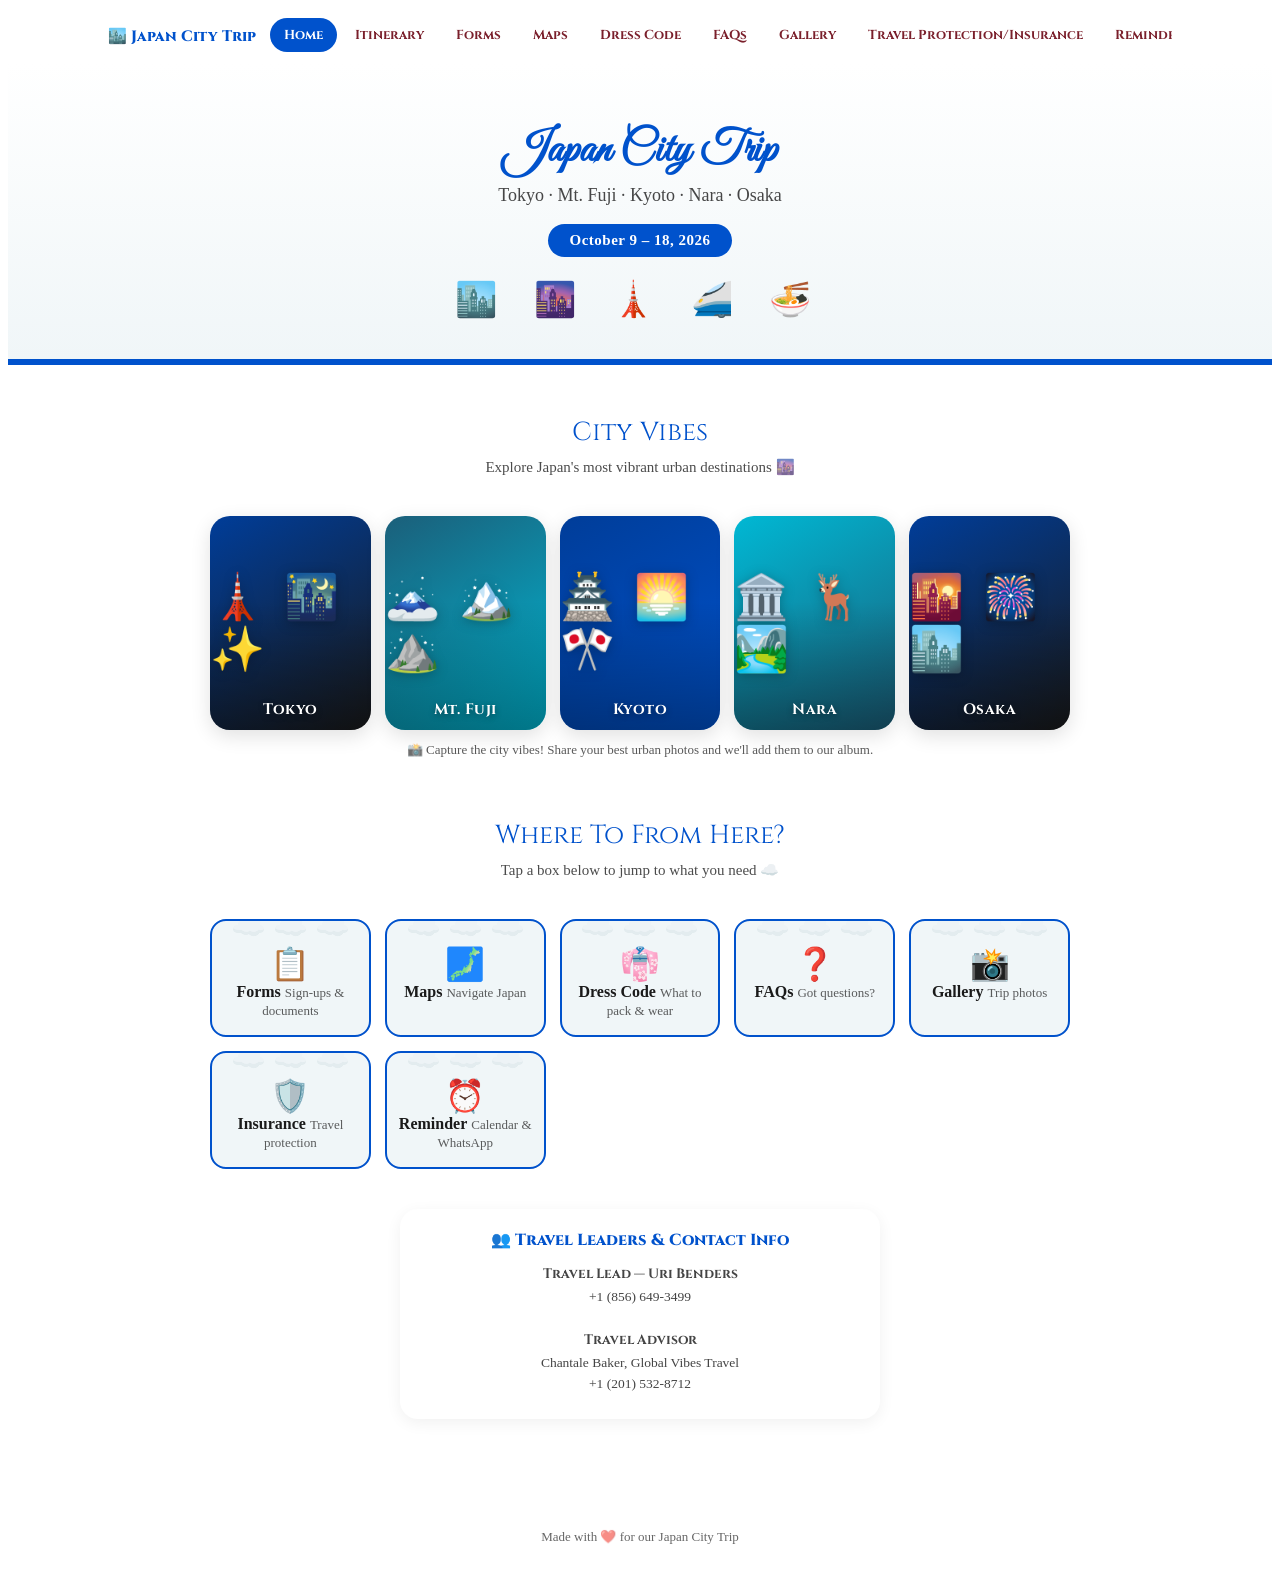
==== commit af928625: "Revert to emoji icons and gradient backgrounds, ready for ChatGPT images - Removed SVG illustration " ====
--- a/index.html
+++ b/index.html
@@ -32,6 +32,7 @@
   <h1>Japan City Trip</h1>
   <div class="sub">Tokyo · Mt. Fuji · Kyoto · Nara · Osaka</div>
   <div class="dates">October 9 – 18, 2026</div>
+  <div class="stickers-row">🏙️ 🌆 🗼 🚄 🍜</div>
 </header>
 
 <main>
@@ -42,23 +43,23 @@
 
     <div class="photo-strip">
       <a href="city-tokyo.html" class="photo-card photo-tokyo">
-        <div class="photo-emoji">🗼🌃✨</div>
+        <div class="photo-emoji">🗼 🌃 ✨</div>
         <div class="photo-label">Tokyo</div>
       </a>
       <a href="city-fuji.html" class="photo-card photo-fuji">
-        <div class="photo-emoji">🗻🏔️⛰️</div>
+        <div class="photo-emoji">🗻 🏔️ ⛰️</div>
         <div class="photo-label">Mt. Fuji</div>
       </a>
       <a href="city-kyoto.html" class="photo-card photo-kyoto">
-        <div class="photo-emoji">🏯🌅🎌</div>
+        <div class="photo-emoji">🏯 🌅 🎌</div>
         <div class="photo-label">Kyoto</div>
       </a>
       <a href="city-nara.html" class="photo-card photo-nara">
-        <div class="photo-emoji">🏛️🦌🏞️</div>
+        <div class="photo-emoji">🏛️ 🦌 🏞️</div>
         <div class="photo-label">Nara</div>
       </a>
       <a href="city-osaka.html" class="photo-card photo-osaka">
-        <div class="photo-emoji">🌇🎆🏙️</div>
+        <div class="photo-emoji">🌇 🎆 🏙️</div>
         <div class="photo-label">Osaka</div>
       </a>
     </div>
--- a/style.css
+++ b/style.css
@@ -153,7 +153,9 @@
   font-size: 15px;
 }
 .stickers-row {
-  display: none;
+  margin-top: 22px;
+  font-size: 34px;
+  letter-spacing: 14px;
 }
 
 .page-sticker {
@@ -219,7 +221,10 @@
   background: linear-gradient(180deg, rgba(0,0,0,0) 40%, rgba(0,0,0,0.35) 100%);
 }
 .photo-emoji {
-  display: none;
+  font-size: clamp(28px, 5vw, 44px);
+  letter-spacing: 4px;
+  z-index: 1;
+  filter: drop-shadow(0 2px 6px rgba(0,0,0,0.25));
 }
 .photo-label {
   position: absolute;
@@ -229,20 +234,17 @@
   text-align: center;
   color: white;
   font-weight: 700;
-  font-size: 18px;
-  letter-spacing: 1px;
+  font-size: 15px;
+  letter-spacing: 0.5px;
   z-index: 2;
-  text-shadow: 0 3px 8px rgba(0,0,0,0.6);
+  text-shadow: 0 2px 6px rgba(0,0,0,0.4);
   font-family: 'Cinzel', 'Helvetica Neue', Arial, sans-serif;
-  background: rgba(0,0,0,0.3);
-  padding: 12px 0;
-  backdrop-filter: blur(2px);
-}
-.photo-tokyo   { background: url('data:image/svg+xml;utf8,<svg xmlns="http://www.w3.org/2000/svg" viewBox="0 0 400 300"><defs><linearGradient id="g1" x1="0%" y1="0%" x2="100%" y2="100%"><stop offset="0%" style="stop-color:%23003d99;stop-opacity:1" /><stop offset="100%" style="stop-color:%231a1a1a;stop-opacity:1" /></linearGradient></defs><rect width="400" height="300" fill="url(%23g1)"/><rect x="50" y="120" width="30" height="180" fill="%23f5b325"/><rect x="120" y="100" width="35" height="200" fill="%23f5b325" opacity="0.8"/><rect x="200" y="80" width="25" height="220" fill="%23f5b325" opacity="0.7"/></svg>'); background-size: cover; background-position: center; }
-.photo-fuji    { background: url('data:image/svg+xml;utf8,<svg xmlns="http://www.w3.org/2000/svg" viewBox="0 0 400 300"><defs><linearGradient id="g2" x1="0%" y1="0%" x2="100%" y2="100%"><stop offset="0%" style="stop-color:%231b5f7a;stop-opacity:1" /><stop offset="100%" style="stop-color:%2300b8d4;stop-opacity:1" /></linearGradient></defs><rect width="400" height="300" fill="url(%23g2)"/><polygon points="200,20 80,280 320,280" fill="%23ffffff" opacity="0.9"/><polygon points="200,60 130,240 270,240" fill="%23f0f6f8"/></svg>'); background-size: cover; background-position: center; }
-.photo-kyoto   { background: url('data:image/svg+xml;utf8,<svg xmlns="http://www.w3.org/2000/svg" viewBox="0 0 400 300"><defs><linearGradient id="g3" x1="0%" y1="0%" x2="100%" y2="100%"><stop offset="0%" style="stop-color:%23003d99;stop-opacity:1" /><stop offset="100%" style="stop-color:%230052CC;stop-opacity:1" /></linearGradient></defs><rect width="400" height="300" fill="url(%23g3)"/><rect x="80" y="150" width="60" height="150" fill="%23d4a574"/><rect x="170" y="130" width="50" height="170" fill="%23c8945f"/><polygon points="100,150 130,80 160,150" fill="%232c2c2c" opacity="0.6"/></svg>'); background-size: cover; background-position: center; }
-.photo-nara    { background: url('data:image/svg+xml;utf8,<svg xmlns="http://www.w3.org/2000/svg" viewBox="0 0 400 300"><defs><linearGradient id="g4" x1="0%" y1="0%" x2="100%" y2="100%"><stop offset="0%" style="stop-color:%2300b8d4;stop-opacity:1" /><stop offset="100%" style="stop-color:%231b5f7a;stop-opacity:1" /></linearGradient></defs><rect width="400" height="300" fill="url(%23g4)"/><circle cx="100" cy="150" r="25" fill="%23b8860b" opacity="0.7"/><circle cx="180" cy="140" r="20" fill="%23b8860b" opacity="0.6"/><circle cx="260" cy="160" r="28" fill="%23b8860b" opacity="0.7"/><circle cx="320" cy="145" r="22" fill="%23b8860b" opacity="0.6"/></svg>'); background-size: cover; background-position: center; }
-.photo-osaka   { background: url('data:image/svg+xml;utf8,<svg xmlns="http://www.w3.org/2000/svg" viewBox="0 0 400 300"><defs><linearGradient id="g5" x1="0%" y1="0%" x2="100%" y2="100%"><stop offset="0%" style="stop-color:%23003d99;stop-opacity:1" /><stop offset="100%" style="stop-color:%231a1a1a;stop-opacity:1" /></linearGradient></defs><rect width="400" height="300" fill="url(%23g5)"/><rect x="60" y="130" width="28" height="170" fill="%2300b8d4" opacity="0.8"/><rect x="130" y="110" width="32" height="190" fill="%2300b8d4" opacity="0.9"/><rect x="200" y="90" width="30" height="210" fill="%2300b8d4"/><rect x="270" y="125" width="26" height="175" fill="%2300b8d4" opacity="0.8"/></svg>'); background-size: cover; background-position: center; }
+}
+.photo-tokyo   { background: linear-gradient(150deg, #003d99 0%, #1a1a1a 100%); }
+.photo-fuji    { background: linear-gradient(150deg, #1b5f7a 0%, #00b8d4 100%); }
+.photo-kyoto   { background: linear-gradient(150deg, #003d99 0%, #0052CC 100%); }
+.photo-nara    { background: linear-gradient(150deg, #00b8d4 0%, #1b5f7a 100%); }
+.photo-osaka   { background: linear-gradient(150deg, #003d99 0%, #1a1a1a 100%); }
 .photo-note {
   text-align: center;
   font-size: 13px;
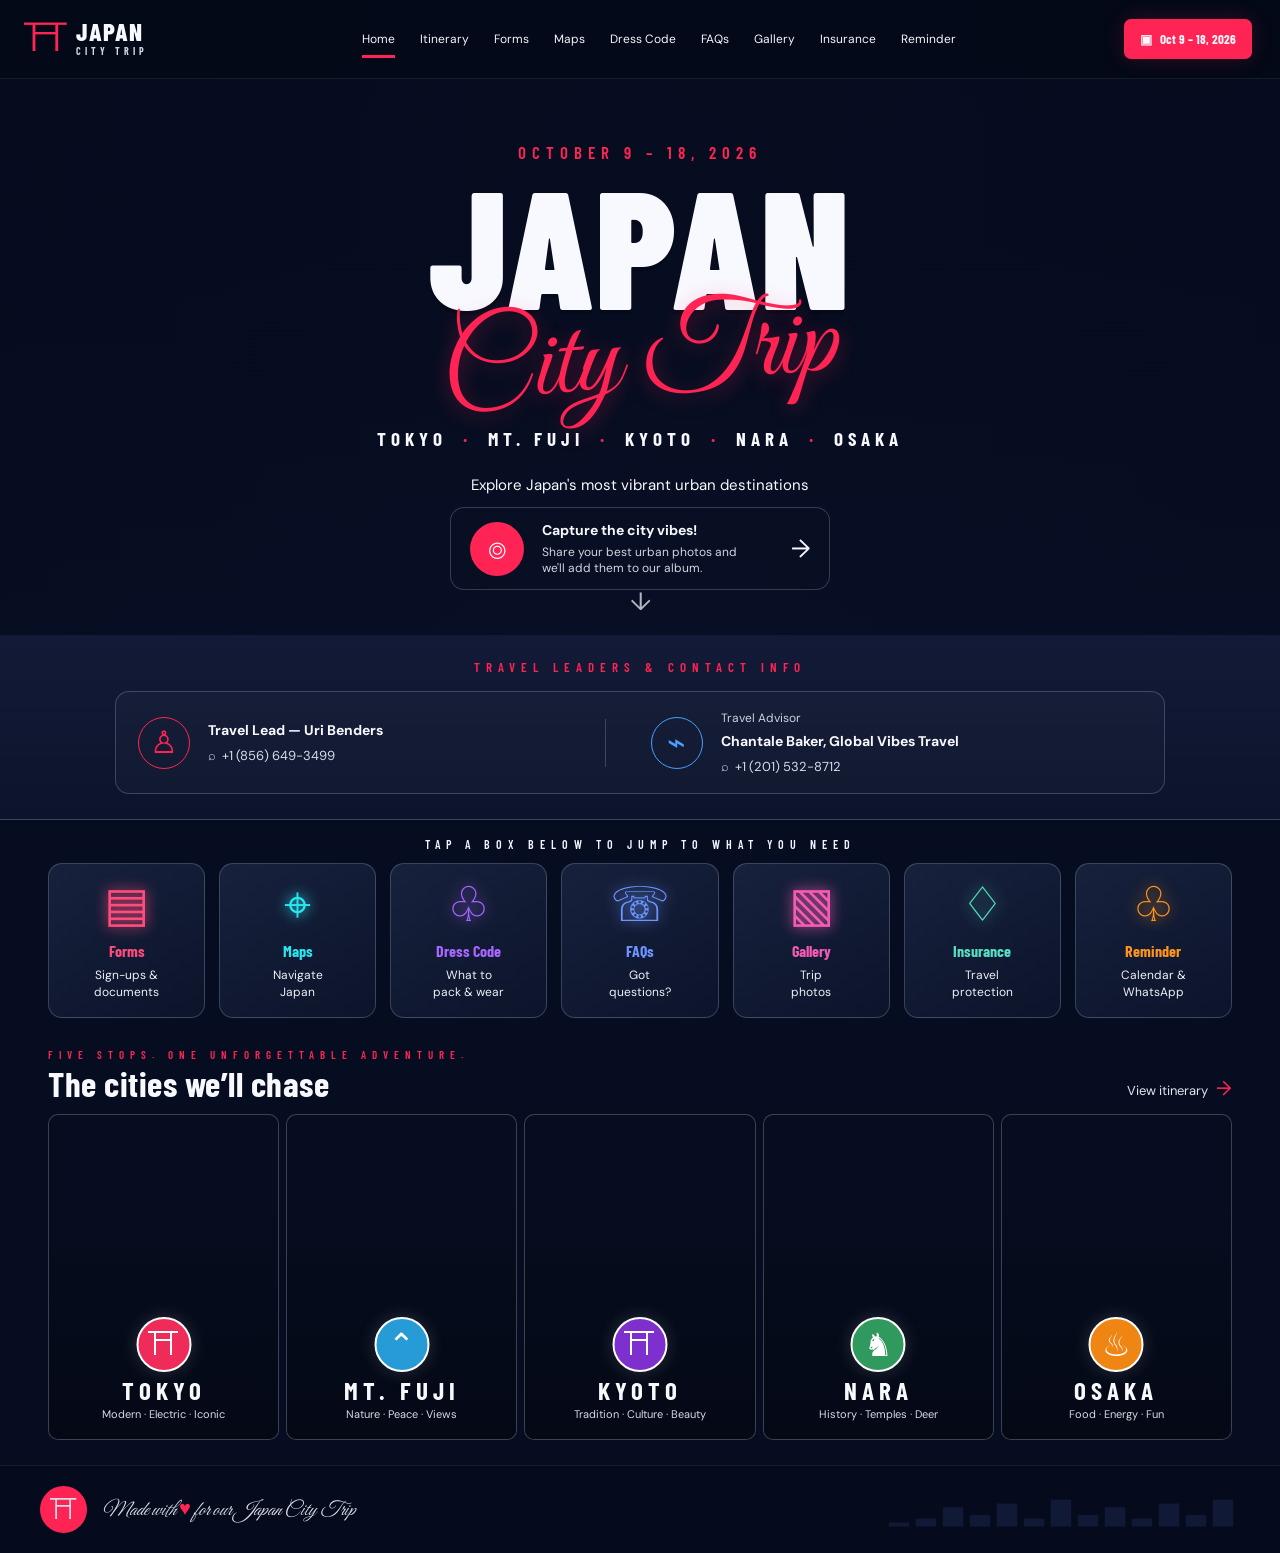
==== commit 7a030e0e: "Redesign Japan City Trip landing page" ====
--- a/index.html
+++ b/index.html
@@ -1,129 +1,89 @@
-<!DOCTYPE html>
+<!doctype html>
 <html lang="en">
 <head>
-<meta charset="UTF-8">
-<meta name="viewport" content="width=device-width, initial-scale=1.0">
-<title>Japan Fall Trip | Oct 9–18, 2026 | Global Vibes Travel</title>
-<link rel="preconnect" href="https://fonts.googleapis.com">
-<link rel="preconnect" href="https://fonts.gstatic.com" crossorigin>
-<link href="https://fonts.googleapis.com/css2?family=Kosugi+Maru&family=M+PLUS+Rounded+1c:wght@700;800&family=Great+Vibes&family=Cinzel:wght@400;700&display=swap" rel="stylesheet">
-<link rel="stylesheet" href="style.css">
+  <meta charset="utf-8">
+  <meta name="viewport" content="width=device-width, initial-scale=1">
+  <meta name="theme-color" content="#070d20">
+  <meta name="description" content="Japan City Trip — Tokyo, Mt. Fuji, Kyoto, Nara and Osaka, October 9–18, 2026.">
+  <title>Japan City Trip | October 9–18, 2026</title>
+  <link rel="preconnect" href="https://fonts.googleapis.com">
+  <link rel="preconnect" href="https://fonts.gstatic.com" crossorigin>
+  <link href="https://fonts.googleapis.com/css2?family=Barlow+Condensed:wght@500;600;700;800;900&family=DM+Sans:wght@400;500;600;700&family=Great+Vibes&display=swap" rel="stylesheet">
+  <link rel="stylesheet" href="style.css">
 </head>
-<body>
+<body class="home-page">
+  <header class="site-nav">
+    <div class="site-nav-inner">
+      <a class="nav-logo" href="index.html" aria-label="Japan City Trip home">
+        <span class="torii-mark" aria-hidden="true">⛩</span><span><b>JAPAN</b><small>CITY TRIP</small></span>
+      </a>
+      <button class="nav-toggle" type="button" aria-label="Open navigation" aria-expanded="false"><span></span><span></span><span></span></button>
+      <nav class="nav-links" aria-label="Primary navigation">
+        <a class="active" href="index.html">Home</a>
+        <a href="itinerary.html">Itinerary</a>
+        <a href="forms.html">Forms</a>
+        <a href="maps.html">Maps</a>
+        <a href="dress-code.html">Dress Code</a>
+        <a href="faqs.html">FAQs</a>
+        <a href="gallery.html">Gallery</a>
+        <a href="insurance.html">Insurance</a>
+        <a href="reminder.html">Reminder</a>
+      </nav>
+      <a class="date-button" href="itinerary.html"><span aria-hidden="true">▣</span> Oct 9 – 18, 2026</a>
+    </div>
+  </header>
 
-<nav class="site-nav">
-  <div class="site-nav-inner">
-    <a href="index.html" class="nav-logo">🏙️ Japan City Trip</a>
-    <div class="nav-links">
-      <a href="index.html" class="active">Home</a>
-      <a href="itinerary.html">Itinerary</a>
-      <a href="forms.html">Forms</a>
-      <a href="maps.html">Maps</a>
-      <a href="dress-code.html">Dress Code</a>
-      <a href="faqs.html">FAQs</a>
-      <a href="gallery.html">Gallery</a>
-      <a href="insurance.html">Travel Protection/Insurance</a>
-      <a href="reminder.html">Reminder</a>
-    </div>
-  </div>
-</nav>
+  <main>
+    <section class="hero" aria-labelledby="hero-title">
+      <div class="hero-content reveal">
+        <p class="eyebrow">OCTOBER 9 – 18, 2026</p>
+        <h1 id="hero-title"><strong>JAPAN</strong><em>City Trip</em></h1>
+        <p class="route">TOKYO <span>·</span> MT. FUJI <span>·</span> KYOTO <span>·</span> NARA <span>·</span> OSAKA</p>
+        <p class="hero-subtitle">Explore Japan's most vibrant urban destinations</p>
+        <a class="hero-callout" href="gallery.html">
+          <span class="callout-icon" aria-hidden="true">⌾</span>
+          <span><b>Capture the city vibes!</b><small>Share your best urban photos and<br>we'll add them to our album.</small></span>
+          <span class="callout-arrow" aria-hidden="true">→</span>
+        </a>
+      </div>
+      <a class="scroll-cue" href="#contact" aria-label="Scroll to trip information">↓</a>
+    </section>
 
-<header class="home-header">
-  <h1>Japan City Trip</h1>
-  <div class="sub">Tokyo · Mt. Fuji · Kyoto · Nara · Osaka</div>
-  <div class="dates">October 9 – 18, 2026</div>
-  <div class="stickers-row">🏙️ 🌆 🗼 🚄 🍜</div>
-</header>
+    <section class="contact-band" id="contact" aria-labelledby="contact-title">
+      <div class="section-kicker" id="contact-title">TRAVEL LEADERS &amp; CONTACT INFO</div>
+      <div class="contact-card">
+        <div class="contact-person"><span class="profile-icon red" aria-hidden="true">♙</span><div><b>Travel Lead — Uri Benders</b><a href="tel:+18566493499">⌕ &nbsp;+1 (856) 649-3499</a></div></div>
+        <span class="contact-divider" aria-hidden="true"></span>
+        <div class="contact-person"><span class="profile-icon cyan" aria-hidden="true">⌁</span><div><small>Travel Advisor</small><b>Chantale Baker, Global Vibes Travel</b><a href="tel:+12015328712">⌕ &nbsp;+1 (201) 532-8712</a></div></div>
+      </div>
+    </section>
 
-<main>
+    <section class="quick-links section-shell" aria-labelledby="quick-title">
+      <p class="section-kicker" id="quick-title">TAP A BOX BELOW TO JUMP TO WHAT YOU NEED</p>
+      <div class="quick-grid">
+        <a class="quick-card pink" href="forms.html"><span class="line-icon">▤</span><b>Forms</b><small>Sign-ups &amp;<br>documents</small></a>
+        <a class="quick-card cyan" href="maps.html"><span class="line-icon">⌖</span><b>Maps</b><small>Navigate<br>Japan</small></a>
+        <a class="quick-card violet" href="dress-code.html"><span class="line-icon">♧</span><b>Dress Code</b><small>What to<br>pack &amp; wear</small></a>
+        <a class="quick-card blue" href="faqs.html"><span class="line-icon">☏</span><b>FAQs</b><small>Got<br>questions?</small></a>
+        <a class="quick-card magenta" href="gallery.html"><span class="line-icon">▧</span><b>Gallery</b><small>Trip<br>photos</small></a>
+        <a class="quick-card green" href="insurance.html"><span class="line-icon">♢</span><b>Insurance</b><small>Travel<br>protection</small></a>
+        <a class="quick-card orange" href="reminder.html"><span class="line-icon">♧</span><b>Reminder</b><small>Calendar &amp;<br>WhatsApp</small></a>
+      </div>
+    </section>
 
-<div class="home-box">
-    <div class="section-title">City Vibes</div>
-    <div class="section-sub">Explore Japan's most vibrant urban destinations 🌆</div>
+    <section class="cities section-shell" aria-labelledby="cities-title">
+      <div class="section-heading"><div><p class="section-kicker">FIVE STOPS. ONE UNFORGETTABLE ADVENTURE.</p><h2 id="cities-title">The cities we’ll chase</h2></div><a href="itinerary.html" class="text-link">View itinerary <span>→</span></a></div>
+      <div class="city-grid">
+        <a class="city-card tokyo" href="city-tokyo.html"><span class="city-badge">⛩</span><span class="city-copy"><b>TOKYO</b><small>Modern · Electric · Iconic</small></span></a>
+        <a class="city-card fuji" href="city-fuji.html"><span class="city-badge">⌃</span><span class="city-copy"><b>MT. FUJI</b><small>Nature · Peace · Views</small></span></a>
+        <a class="city-card kyoto" href="city-kyoto.html"><span class="city-badge">⛩</span><span class="city-copy"><b>KYOTO</b><small>Tradition · Culture · Beauty</small></span></a>
+        <a class="city-card nara" href="city-nara.html"><span class="city-badge">♞</span><span class="city-copy"><b>NARA</b><small>History · Temples · Deer</small></span></a>
+        <a class="city-card osaka" href="city-osaka.html"><span class="city-badge">♨</span><span class="city-copy"><b>OSAKA</b><small>Food · Energy · Fun</small></span></a>
+      </div>
+    </section>
+  </main>
 
-    <div class="photo-strip">
-      <a href="city-tokyo.html" class="photo-card photo-tokyo">
-        <div class="photo-emoji">🗼 🌃 ✨</div>
-        <div class="photo-label">Tokyo</div>
-      </a>
-      <a href="city-fuji.html" class="photo-card photo-fuji">
-        <div class="photo-emoji">🗻 🏔️ ⛰️</div>
-        <div class="photo-label">Mt. Fuji</div>
-      </a>
-      <a href="city-kyoto.html" class="photo-card photo-kyoto">
-        <div class="photo-emoji">🏯 🌅 🎌</div>
-        <div class="photo-label">Kyoto</div>
-      </a>
-      <a href="city-nara.html" class="photo-card photo-nara">
-        <div class="photo-emoji">🏛️ 🦌 🏞️</div>
-        <div class="photo-label">Nara</div>
-      </a>
-      <a href="city-osaka.html" class="photo-card photo-osaka">
-        <div class="photo-emoji">🌇 🎆 🏙️</div>
-        <div class="photo-label">Osaka</div>
-      </a>
-    </div>
-    <p class="photo-note">📸 Capture the city vibes! Share your best urban photos and we'll add them to our album.</p>
-
-    <div class="section-title" style="margin-top:60px;">Where To From Here?</div>
-    <div class="section-sub">Tap a box below to jump to what you need ☁️</div>
-
-    <div class="cta-box-row">
-      <a href="forms.html" class="cta-box cta-card">
-        <span class="cta-clouds">☁️ ☁️ ☁️</span>
-        <span class="cta-emoji">📋</span>
-        <span class="cta-title">Forms</span>
-        <span class="cta-sub">Sign-ups & documents</span>
-      </a>
-      <a href="maps.html" class="cta-box cta-card">
-        <span class="cta-clouds">☁️ ☁️ ☁️</span>
-        <span class="cta-emoji">🗾</span>
-        <span class="cta-title">Maps</span>
-        <span class="cta-sub">Navigate Japan</span>
-      </a>
-      <a href="dress-code.html" class="cta-box cta-card">
-        <span class="cta-clouds">☁️ ☁️ ☁️</span>
-        <span class="cta-emoji">👘</span>
-        <span class="cta-title">Dress Code</span>
-        <span class="cta-sub">What to pack & wear</span>
-      </a>
-      <a href="faqs.html" class="cta-box cta-card">
-        <span class="cta-clouds">☁️ ☁️ ☁️</span>
-        <span class="cta-emoji">❓</span>
-        <span class="cta-title">FAQs</span>
-        <span class="cta-sub">Got questions?</span>
-      </a>
-      <a href="gallery.html" class="cta-box cta-card">
-        <span class="cta-clouds">☁️ ☁️ ☁️</span>
-        <span class="cta-emoji">📸</span>
-        <span class="cta-title">Gallery</span>
-        <span class="cta-sub">Trip photos</span>
-      </a>
-      <a href="insurance.html" class="cta-box cta-card">
-        <span class="cta-clouds">☁️ ☁️ ☁️</span>
-        <span class="cta-emoji">🛡️</span>
-        <span class="cta-title">Insurance</span>
-        <span class="cta-sub">Travel protection</span>
-      </a>
-      <a href="reminder.html" class="cta-box cta-card">
-        <span class="cta-clouds">☁️ ☁️ ☁️</span>
-        <span class="cta-emoji">⏰</span>
-        <span class="cta-title">Reminder</span>
-        <span class="cta-sub">Calendar & WhatsApp</span>
-      </a>
-    </div>
-
-    <div class="info-card" style="max-width:480px; margin:40px auto 0; text-align:center;">
-      <div class="card-title" style="justify-content:center;">👥 Travel Leaders & Contact Info</div>
-      <p><strong>Travel Lead — Uri Benders</strong><br>+1 (856) 649-3499<br><br><strong>Travel Advisor</strong><br>Chantale Baker, Global Vibes Travel<br>+1 (201) 532-8712</p>
-    </div>
-  </div>
-
-</main>
-
-<footer class="site-footer">
-  Made with ❤️ for our Japan City Trip
-</footer>
-
+  <footer class="site-footer"><span class="footer-mark">⛩</span><span>Made with <i>♥</i> for our Japan City Trip</span><span class="footer-skyline" aria-hidden="true">▁▂▅▃▆▂▇▃▅▂▆▃▇</span></footer>
+  <script src="app.js"></script>
 </body>
 </html>
--- a/style.css
+++ b/style.css
@@ -1,664 +1,7 @@
-/* Import romantic fonts */
-@import url('https://fonts.googleapis.com/css2?family=Great+Vibes&family=Cinzel:wght@400;700&display=swap');
-
-/* Color palette - Urban Japan city vibes: cool blues, teals, modern city */
-:root {
-  --jr: #0052CC;               /* modern bright blue primary */
-  --jw: #ffffff;               /* white */
-  --cream: #f0f6f8;            /* light blue-gray background */
-  --sakura: #0077E6;           /* bright blue for hover */
-  --sakura-deep: #003d99;      /* deep blue for borders */
-  --ink: #1a1a1a;              /* dark gray text */
-  --gold: #00b8d4;             /* teal accent */
-  --green-leaf: #1b5f7a;       /* dark teal accent */
-}
-* { box-sizing: border-box; }
-/* Typography: use Cinzel for navigation and UI labels, Great Vibes for primary headings */
-strong, b, .day-title, .day-badge, .day-city, .section-title, .footer-cta h3, .day-date, .btn, .card-title, .nav-links a, .page-hero .sub {
-  font-family: 'Cinzel', 'Helvetica Neue', Arial, sans-serif;
-}
-header h1, .page-hero h1 {
-  font-family: 'Great Vibes', cursive;
-}
-/* Keep logo text slightly bolder */
-.nav-logo {
-  font-family: 'Cinzel', 'Helvetica Neue', Arial, sans-serif;
-  font-weight: 700;
-}
-html { scroll-behavior: smooth; }
-  margin: 0;
-  font-family: 'Helvetica Neue', Arial, sans-serif;
-  background: var(--cream);
-  color: var(--ink);
-  background-image:
-    radial-gradient(circle at 10% 20%, var(--sakura) 0%, transparent 12%),
-    radial-gradient(circle at 90% 15%, var(--sakura) 0%, transparent 10%),
-    radial-gradient(circle at 80% 80%, var(--sakura) 0%, transparent 12%),
-    radial-gradient(circle at 15% 85%, var(--sakura) 0%, transparent 10%);
-  background-attachment: fixed;
-}
-
-/* ---------- Top navigation ---------- */
-.site-nav {
-  background: white;
-  border-bottom: 3px solid var(--jr);
-  position: sticky;
-  top: 0;
-  z-index: 200;
-  box-shadow: 0 2px 10px rgba(0,0,0,0.08);
-}
-.site-nav-inner {
-  max-width: 1100px;
-  margin: 0 auto;
-  display: flex;
-  align-items: center;
-  gap: 14px;
-  padding: 10px 18px;
-}
-.nav-logo {
-  display: flex;
-  align-items: center;
-  gap: 6px;
-  font-weight: 800;
-  color: var(--jr);
-  text-decoration: none;
-  font-size: 15px;
-  white-space: nowrap;
-  flex-shrink: 0;
-}
-.nav-links {
-  display: flex;
-  gap: 4px;
-  overflow-x: auto;
-  scrollbar-width: thin;
-  -webkit-overflow-scrolling: touch;
-  padding-bottom: 2px;
-}
-.nav-links a {
-  font-size: 13px;
-  font-weight: 700;
-  color: #7a1f2b;
-  text-decoration: none;
-  padding: 8px 14px;
-  border-radius: 999px;
-  white-space: nowrap;
-  transition: background 0.15s ease, color 0.15s ease;
-}
-.nav-links a:hover { background: var(--sakura); }
-.nav-links a.active { background: var(--jr); color: white; }
-@media (max-width: 700px) {
-  .site-nav-inner { flex-wrap: nowrap; }
-  .nav-logo { display: none; }
-}
-
-/* ---------- Page hero (used on inner pages) ---------- */
-.page-hero {
-  text-align: center;
-  padding: 40px 20px 30px;
-  background: linear-gradient(180deg, var(--jw) 0%, var(--cream) 100%);
-  border-bottom: 6px solid var(--jr);
-  position: relative;
-  overflow: hidden;
-  z-index: 1;
-}
-.page-hero h1 {
-  font-size: clamp(24px, 4.5vw, 38px);
-  margin: 0 0 6px;
-  color: var(--jr);
-}
-.page-hero .sub {
-  font-size: 15px;
-  color: var(--ink);
-  opacity: 0.75;
-}
-
-/* ---------- Home header ---------- */
-header.home-header {
-  text-align: center;
-  padding: 60px 20px 40px;
-  background: linear-gradient(180deg, var(--jw) 0%, var(--cream) 100%);
-  border-bottom: 6px solid var(--jr);
-  position: relative;
-  overflow: hidden;
-}
-.flag-circle {
-  width: 90px;
-  height: 90px;
-  background: var(--jr);
-  border-radius: 50%;
-  margin: 0 auto 18px;
-  box-shadow: 0 6px 18px rgba(188,0,45,0.35);
-}
-header.home-header h1 {
-  font-size: clamp(26px, 5vw, 44px);
-  margin: 0 0 6px;
-  letter-spacing: 0.5px;
-  color: var(--jr);
-}
-header.home-header .sub {
-  font-size: 18px;
-  color: var(--ink);
-  opacity: 0.8;
-  margin-bottom: 4px;
-}
-header.home-header .dates {
-  display: inline-block;
-  margin-top: 14px;
-  padding: 8px 22px;
-  background: var(--jr);
-  color: white;
-  border-radius: 999px;
-  font-weight: 600;
-  letter-spacing: 0.5px;
-  font-size: 15px;
-}
-.stickers-row {
-  margin-top: 22px;
-  font-size: 34px;
-  letter-spacing: 14px;
-}
-
-.page-sticker {
-  position: fixed;
-  font-size: 40px;
-  opacity: 0;
-  z-index: 0;
-  pointer-events: none;
-  filter: grayscale(0.1);
-  display: none;
-}
-.page-sticker.corner-tl { top: 74px; left: 18px; transform: rotate(-15deg); }
-.page-sticker.corner-tr { top: 74px; right: 18px; transform: rotate(15deg); }
-.page-sticker.corner-bl { bottom: 18px; left: 18px; transform: rotate(12deg); }
-.page-sticker.corner-br { bottom: 18px; right: 18px; transform: rotate(-10deg); }
-@media (max-width: 640px) {
-  .page-sticker { font-size: 26px; opacity: 0.12; }
-}
-
-/* Hero banner - removed for urban vibe */
-
-/* ---------- Photo strip (home page "Our Japan Adventure") ---------- */
-.photo-strip {
-  display: grid;
-  grid-template-columns: repeat(5, 1fr);
-  gap: 14px;
-  margin-bottom: 12px;
-}
-@media (max-width: 800px) {
-  .photo-strip { grid-template-columns: repeat(2, 1fr); }
-}
-@media (max-width: 420px) {
-  .photo-strip { grid-template-columns: 1fr 1fr; }
-}
-/* Stack photo‑strip to a single column on very narrow phones */
-@media (max-width: 500px) {
-  .photo-strip { grid-template-columns: 1fr; }
-}
-.photo-card {
-  position: relative;
-  border-radius: 20px;
-  aspect-ratio: 3 / 4;
-  display: flex;
-  flex-direction: column;
-  align-items: center;
-  justify-content: center;
-  overflow: hidden;
-  box-shadow: 0 6px 20px rgba(0,0,0,0.12);
-  transition: transform 0.2s ease, box-shadow 0.2s ease;
-  background-size: cover;
-  background-position: center;
-  text-decoration: none;
-  cursor: pointer;
-}
-.photo-card:hover {
-  transform: translateY(-4px) scale(1.02);
-  box-shadow: 0 10px 26px rgba(0,0,0,0.18);
-}
-.photo-card::after {
-  content: '';
-  position: absolute;
-  inset: 0;
-  background: linear-gradient(180deg, rgba(0,0,0,0) 40%, rgba(0,0,0,0.35) 100%);
-}
-.photo-emoji {
-  font-size: clamp(28px, 5vw, 44px);
-  letter-spacing: 4px;
-  z-index: 1;
-  filter: drop-shadow(0 2px 6px rgba(0,0,0,0.25));
-}
-.photo-label {
-  position: absolute;
-  bottom: 10px;
-  left: 0;
-  right: 0;
-  text-align: center;
-  color: white;
-  font-weight: 700;
-  font-size: 15px;
-  letter-spacing: 0.5px;
-  z-index: 2;
-  text-shadow: 0 2px 6px rgba(0,0,0,0.4);
-  font-family: 'Cinzel', 'Helvetica Neue', Arial, sans-serif;
-}
-.photo-tokyo   { background: linear-gradient(150deg, #003d99 0%, #1a1a1a 100%); }
-.photo-fuji    { background: linear-gradient(150deg, #1b5f7a 0%, #00b8d4 100%); }
-.photo-kyoto   { background: linear-gradient(150deg, #003d99 0%, #0052CC 100%); }
-.photo-nara    { background: linear-gradient(150deg, #00b8d4 0%, #1b5f7a 100%); }
-.photo-osaka   { background: linear-gradient(150deg, #003d99 0%, #1a1a1a 100%); }
-.photo-note {
-  text-align: center;
-  font-size: 13px;
-  opacity: 0.65;
-  margin: 6px 0 0;
-}
-
-@media (max-width: 680px) {
-  .cta-box-row {
-    flex-direction: column;
-  }
-  .cta-box {
-    flex: 1 1 100%;
-    max-width: 100%;
-  }
-}
-
-.cta-box-row {
-  display: grid;
-  grid-template-columns: repeat(auto-fit, minmax(140px, 1fr));
-  gap: 14px;
-  margin: 28px 0 12px;
-  justify-items: center;
-}
-.cta-box {
-  background: var(--cream);
-  border: 2px solid var(--jr);
-  border-radius: 16px;
-  padding: 16px 12px;
-  text-align: center;
-  width: 100%;
-  max-width: 180px;
-  position: relative;
-  overflow: hidden;
-  text-decoration: none;
-  color: var(--ink);
-}
-.cta-box:hover {
-  background: var(--jr);
-  color: white;
-}
-.cta-box:hover .cta-title,
-.cta-box:hover .cta-sub {
-  color: white;
-}
-.cta-clouds {
-  position: absolute;
-  top: -12px;
-  left: 0;
-  right: 0;
-  font-size: 28px;
-  opacity: 0.25;
-  pointer-events: none;
-}
-.cta-emoji {
-  font-size: 32px;
-  display: block;
-  margin-top: 8px;
-}
-.cta-title {
-  font-size: 16px;
-  font-weight: 700;
-  margin-top: 8px;
-  color: var(--ink);
-}
-.cta-sub {
-  font-size: 13px;
-  opacity: 0.7;
-  margin-top: 4px;
-  color: var(--ink);
-}
-.cta-links {
-  margin-top: 10px;
-  display: flex;
-  flex-wrap: wrap;
-  justify-content: center;
-  gap: 8px;
-}
-.cta-links a {
-  font-size: 13px;
-  color: var(--jr);
-  text-decoration: none;
-  padding: 4px 8px;
-  border-radius: 8px;
-  background: var(--sakura);
-}
-.cta-links a:hover {
-  background: var(--jr);
-  color: white;
-}
-
-.banner-note {
-  max-width: 700px;
-  margin: 24px auto 0;
-  background: #fff3f5;
-  border: 2px dashed var(--sakura-deep);
-  border-radius: 14px;
-  padding: 14px 20px;
-  font-size: 14px;
-  text-align: center;
-  color: #7a1f2b;
-}
-
-/* ---------- Attractions tab bar (itinerary page) ---------- */
-.trip-menu {
-  max-width: 700px;
-  margin: 22px auto 0;
-  background: white;
-  border-radius: 18px;
-  padding: 22px 26px 30px;
-  box-shadow: 0 4px 16px rgba(0,0,0,0.08);
-  text-align: center;
-}
-.trip-menu .menu-title {
-  font-weight: 800;
-  font-size: 18px;
-  color: var(--jr);
-  margin-bottom: 12px;
-}
-.menu-links {
-  display: flex;
-  flex-wrap: wrap;
-  justify-content: center;
-  gap: 8px;
-  margin-top: 12px;
-}
-.menu-links.tabs a {
-  background: var(--cream);
-  color: #7a1f2b;
-  border-radius: 10px 10px 0 0;
-  padding: 10px 20px;
-  border: 2px solid var(--sakura);
-  border-bottom: none;
-  font-size: 14px;
-  text-decoration: none;
-  font-weight: 700;
-}
-.menu-links.tabs a:hover {
-  background: var(--jr);
-  color: white;
-  border-color: var(--jr);
-}
-.anchor-offset {
-  display: block;
-  position: relative;
-  top: -90px;
-  visibility: hidden;
-}
-
-main {
-  max-width: 900px;
-  margin: 0 auto;
-  padding: 50px 20px 80px;
-  position: relative;
-  z-index: 1;
-}
-
-header, footer.site-footer, .page-hero { position: relative; z-index: 1; }
-
-.section-title {
-  text-align: center;
-  font-size: 26px;
-  color: var(--jr);
-  margin-bottom: 8px;
-}
-.section-sub {
-  text-align: center;
-  font-size: 15px;
-  opacity: 0.7;
-  margin-bottom: 40px;
-}
-
-/* ---------- Info cards ---------- */
-/* Info‑grid – used for the home‑page card deck */
-.info-grid {
-  display: grid;
-  /* three columns on wide screens, fall back to two then one */
-  grid-template-columns: repeat(3, 1fr);
-  gap: 18px;
-  margin-bottom: 50px;
-}
-@media (max-width: 900px) {
-  .info-grid { grid-template-columns: repeat(2, 1fr); }
-}
-@media (max-width: 680px) {
-  .info-grid { grid-template-columns: 1fr; }
-}
-.info-card {
-  background: white;
-  border-radius: 18px;
-  padding: 20px 22px;
-  box-shadow: 0 4px 16px rgba(0,0,0,0.06);
-}
-.card-title {
-  font-size: 16px;
-  font-weight: 800;
-  color: var(--jr);
-  margin: 0 0 12px;
-  display: flex;
-  align-items: center;
-  gap: 8px;
-}
-.info-card p, .info-card li {
-  font-size: 13.5px;
-  line-height: 1.6;
-  color: #444;
-  margin: 0 0 4px;
-}
-.info-card ul {
-  margin: 0;
-  padding-left: 18px;
-}
-.info-card a { color: var(--jr); text-decoration: none; font-weight: 600; }
-
-/* ---------- Itinerary timeline ---------- */
-.timeline {
-  position: relative;
-  padding-left: 30px;
-  border-left: 4px dotted var(--sakura-deep);
-}
-
-.day-card {
-  background: white;
-  border-radius: 18px;
-  padding: 20px 24px;
-  margin-bottom: 22px;
-  box-shadow: 0 4px 16px rgba(0,0,0,0.06);
-  position: relative;
-  transition: transform 0.15s ease;
-  overflow: hidden;
-}
-.day-card:hover { transform: translateY(-2px); }
-.day-card::before {
-  content: '';
-  position: absolute;
-  left: -38px;
-  top: 26px;
-  width: 16px;
-  height: 16px;
-  background: var(--jr);
-  border-radius: 50%;
-  border: 3px solid white;
-  box-shadow: 0 0 0 3px var(--sakura-deep);
-}
-
-.corner-sticker {
-  position: absolute;
-  font-size: 26px;
-  opacity: 0.35;
-  pointer-events: none;
-  filter: grayscale(0.15);
-}
-.corner-sticker.tl { top: 8px; left: 12px; transform: rotate(-12deg); }
-.corner-sticker.br { bottom: 8px; right: 12px; transform: rotate(10deg); }
-
-.day-header {
-  display: flex;
-  align-items: center;
-  justify-content: space-between;
-  flex-wrap: wrap;
-  gap: 10px;
-  margin-bottom: 8px;
-}
-.day-badge {
-  background: var(--jr);
-  color: white;
-  font-weight: 700;
-  font-size: 13px;
-  padding: 4px 12px;
-  border-radius: 999px;
-}
-.day-date {
-  font-size: 13px;
-  opacity: 0.6;
-  font-weight: 600;
-}
-.day-title {
-  font-size: 19px;
-  font-weight: 700;
-  margin: 4px 0 8px;
-  color: var(--ink);
-}
-.day-city {
-  display: inline-flex;
-  align-items: center;
-  gap: 6px;
-  background: var(--sakura);
-  color: #7a1f2b;
-  font-size: 13px;
-  font-weight: 700;
-  padding: 3px 12px;
-  border-radius: 999px;
-  margin-bottom: 10px;
-}
-.day-desc {
-  font-size: 14.5px;
-  line-height: 1.6;
-  color: #444;
-  margin: 8px 0;
-}
-.meal-tag {
-  display: inline-flex;
-  align-items: center;
-  gap: 5px;
-  font-size: 12px;
-  font-weight: 700;
-  color: #8a5a00;
-  background: #fff6df;
-  padding: 3px 10px;
-  border-radius: 999px;
-  margin-right: 6px;
-  margin-top: 4px;
-}
-.hotel-tag {
-  display: inline-flex;
-  align-items: center;
-  gap: 6px;
-  font-size: 12.5px;
-  font-weight: 700;
-  color: #4a3b8a;
-  background: #ede9ff;
-  padding: 4px 10px;
-  border-radius: 999px;
-  margin-top: 8px;
-}
-.sticker-list {
-  font-size: 22px;
-  letter-spacing: 8px;
-  margin-top: 6px;
-}
-
-/* ---------- Coming soon placeholder ---------- */
-.coming-soon {
-  text-align: center;
-  background: white;
-  border-radius: 20px;
-  padding: 50px 30px;
-  box-shadow: 0 4px 16px rgba(0,0,0,0.06);
-}
-.coming-soon .emoji-row {
-  font-size: 40px;
-  letter-spacing: 12px;
-  margin-bottom: 18px;
-}
-.coming-soon h2 {
-  color: var(--jr);
-  font-size: 22px;
-  margin: 0 0 10px;
-}
-.coming-soon p {
-  font-size: 14.5px;
-  color: #555;
-  line-height: 1.6;
-  max-width: 480px;
-  margin: 0 auto;
-}
-
-/* ---------- Footer CTA / buttons ---------- */
-.footer-cta {
-  text-align: center;
-  margin-top: 60px;
-  padding: 30px;
-  background: white;
-  border-radius: 20px;
-  box-shadow: 0 4px 16px rgba(0,0,0,0.06);
-}
-.footer-cta h3 {
-  color: var(--jr);
-  margin-top: 0;
-}
-.btn-row {
-  display: flex;
-  justify-content: center;
-  gap: 14px;
-  flex-wrap: wrap;
-  margin-top: 16px;
-}
-.btn {
-  display: inline-block;
-  padding: 12px 26px;
-  border-radius: 999px;
-  font-weight: 700;
-  font-size: 14px;
-  text-decoration: none;
-  cursor: pointer;
-  border: none;
-}
-.btn-primary {
-  background: var(--jr);
-  color: white;
-  border: 2px solid var(--jr);
-}
-.btn-primary:hover {
-  background: var(--sakura-deep);
-  border-color: var(--sakura-deep);
-}
-.btn-secondary {
-  background: white;
-  color: var(--jr);
-  border: 2px solid var(--jr);
-}
-.btn-secondary:hover {
-  background: var(--cream);
-  border-color: var(--jr);
-}
-
-footer.site-footer {
-  text-align: center;
-  padding: 30px 20px;
-  font-size: 13px;
-  opacity: 0.6;
-}
-
-@media print {
-  body { background: white; }
-  .banner-note, .footer-cta, .site-nav { display: none; }
-}
+:root{--navy:#070d20;--panel:#111a32;--panel2:#151f3a;--white:#f8f9ff;--muted:#b9bfd2;--pink:#ff2454;--cyan:#19d9f4;--line:rgba(210,221,255,.22);--font:'DM Sans',Arial,sans-serif;--display:'Barlow Condensed',Arial,sans-serif}
+*{box-sizing:border-box}html{scroll-behavior:smooth}body{margin:0;background:var(--navy);color:var(--white);font-family:var(--font);font-size:16px}a{color:inherit}button{font:inherit}.site-nav{position:absolute;top:0;left:0;width:100%;z-index:10;background:rgba(3,9,22,.82);border-bottom:1px solid rgba(255,255,255,.08)}.site-nav-inner{max-width:1280px;margin:auto;min-height:76px;padding:10px 28px;display:flex;align-items:center;gap:28px}.nav-logo{display:flex;align-items:center;gap:10px;text-decoration:none;line-height:.82;min-width:165px}.nav-logo .torii-mark{font-size:38px;color:var(--pink);font-family:serif;transform:scaleX(1.2)}.nav-logo b,.nav-logo small{display:block}.nav-logo b{font:800 25px/1 var(--display);letter-spacing:1px}.nav-logo small{font:700 10px/1.5 var(--display);letter-spacing:4px;color:#cfd5e4}.nav-links{display:flex;align-items:center;justify-content:center;gap:25px;flex:1}.nav-links a{font-size:12px;text-decoration:none;color:#f4f4fb;white-space:nowrap;position:relative;padding:21px 0}.nav-links a:after{content:'';position:absolute;bottom:10px;left:0;width:0;height:3px;background:var(--pink);transition:.25s}.nav-links a:hover:after,.nav-links a.active:after{width:100%}.date-button{display:flex;gap:8px;align-items:center;background:var(--pink);border-radius:7px;padding:12px 16px;text-decoration:none;font:700 13px var(--display);white-space:nowrap;box-shadow:0 0 22px rgba(255,36,84,.18)}.nav-toggle{display:none;background:none;border:0;color:white}.hero{min-height:635px;position:relative;display:grid;place-items:center;text-align:center;overflow:hidden;background:linear-gradient(180deg,rgba(3,9,23,.12) 0%,rgba(4,11,28,.17) 38%,#080f25 100%),url('https://images.unsplash.com/photo-1519501025264-65ba15a82390?auto=format&fit=crop&w=2200&q=90') center/cover}.hero:before{content:'';position:absolute;inset:0;background:linear-gradient(90deg,rgba(4,10,27,.34),transparent 48%,rgba(4,10,27,.25));pointer-events:none}.hero-content{padding:115px 20px 35px;position:relative}.eyebrow,.section-kicker{color:var(--pink);font:600 17px var(--display);letter-spacing:6px}.hero h1{margin:7px 0 0;line-height:.83}.hero h1 strong{display:block;font:900 clamp(92px,13vw,190px)/.78 var(--display);letter-spacing:2px;text-shadow:0 4px 0 rgba(0,0,0,.2)}.hero h1 em{display:block;color:var(--pink);font:400 clamp(70px,9vw,130px)/.75 'Great Vibes',cursive;transform:rotate(-5deg);text-shadow:0 4px 20px rgba(255,36,84,.35);margin:8px 0 24px}.route{font:700 19px var(--display);letter-spacing:5px;margin:0}.route span{color:var(--pink);padding:0 7px}.hero-subtitle{font-size:15px;margin:25px 0 12px}.hero-callout{display:flex;align-items:center;gap:18px;text-align:left;max-width:380px;margin:auto;padding:13px 19px;border:1px solid var(--line);border-radius:14px;background:rgba(9,16,36,.78);backdrop-filter:blur(8px);text-decoration:none;transition:.25s}.hero-callout:hover{border-color:var(--pink);transform:translateY(-4px)}.callout-icon{width:54px;height:54px;display:grid;place-items:center;border-radius:50%;background:var(--pink);font-size:31px;flex:none}.hero-callout b,.hero-callout small{display:block}.hero-callout b{font-size:14px;margin-bottom:5px}.hero-callout small{font-size:12px;line-height:1.35;color:#d0d5e0}.callout-arrow{font-size:25px;margin-left:auto}.scroll-cue{position:absolute;bottom:17px;color:#fff;text-decoration:none;opacity:.7;font-size:25px}.contact-band{padding:24px 20px 25px;background:linear-gradient(180deg,#131a37,#0c142c);border-bottom:1px solid var(--line);text-align:center}.contact-band .section-kicker{font-size:13px}.contact-card{max-width:1050px;margin:16px auto 0;border:1px solid var(--line);border-radius:14px;padding:18px 22px;display:grid;grid-template-columns:1fr 1px 1.15fr;align-items:center;text-align:left;background:rgba(255,255,255,.025)}.contact-person{display:flex;align-items:center;gap:18px;padding:0 0 0 0}.contact-person:nth-of-type(2){padding-left:45px}.profile-icon{width:52px;height:52px;display:grid;place-items:center;border:1px solid;border-radius:50%;font-size:31px;flex:none}.profile-icon.red{color:var(--pink)}.profile-icon.cyan{color:#4b9dff}.contact-person b,.contact-person small,.contact-person a{display:block}.contact-person b{font-size:14px;margin-bottom:8px}.contact-person small{color:#ccd2df;font-size:12px;margin-bottom:6px}.contact-person a{font-size:13px;color:#d7dbea;text-decoration:none}.contact-divider{height:48px;background:var(--line)}.section-shell{max-width:1240px;margin:auto;padding-left:28px;padding-right:28px}.quick-links{padding-top:17px;padding-bottom:30px}.quick-links>.section-kicker{text-align:center;color:#f2f4ff;font-size:12px;margin:0 0 12px}.quick-grid{display:grid;grid-template-columns:repeat(7,1fr);gap:14px}.quick-card{background:linear-gradient(150deg,#17213c,#0c142b);border:1px solid var(--line);min-height:155px;border-radius:14px;display:flex;align-items:center;flex-direction:column;justify-content:center;text-align:center;text-decoration:none;transition:transform .25s,background .25s,border-color .25s;position:relative;overflow:hidden}.quick-card:hover{transform:translateY(-7px);border-color:currentColor;background:#18243f}.quick-card .line-icon{font-size:48px;line-height:1;margin-bottom:12px;font-family:serif;text-shadow:0 0 14px currentColor}.quick-card b{font:700 16px var(--display)}.quick-card small{margin-top:7px;font-size:12px;line-height:1.35;color:#eef0f7}.pink{color:#ff4c7d}.cyan{color:#29e6ee}.violet{color:#a867ff}.blue{color:#6c95ff}.magenta{color:#f45bb3}.green{color:#56dfc2}.orange{color:#ff941c}.cities{padding-top:0;padding-bottom:25px}.section-heading{display:flex;justify-content:space-between;align-items:end;margin:0 0 13px}.section-heading .section-kicker{margin:0;font-size:11px}.section-heading h2{font:700 35px/1 var(--display);letter-spacing:.5px;margin:5px 0 0}.text-link{font-size:13px;text-decoration:none;color:#e1e5f2}.text-link span{color:var(--pink);font-size:20px;margin-left:5px}.city-grid{display:grid;grid-template-columns:repeat(5,1fr);gap:7px}.city-card{height:326px;border:1px solid rgba(255,255,255,.22);border-radius:10px;position:relative;overflow:hidden;text-decoration:none;background-position:center;background-size:cover;transition:transform .3s,box-shadow .3s}.city-card:before{content:'';position:absolute;inset:0;background:linear-gradient(180deg,rgba(0,0,0,.02) 25%,rgba(4,8,20,.87) 100%);transition:.3s}.city-card:hover{transform:translateY(-8px);box-shadow:0 13px 30px rgba(0,0,0,.4)}.city-card:hover:before{background:linear-gradient(180deg,rgba(0,0,0,.08),rgba(4,8,20,.95))}.city-card.tokyo{background-image:url('https://images.unsplash.com/photo-1536098561742-ca998e48cbcc?auto=format&fit=crop&w=900&q=85')}.city-card.fuji{background-image:url('https://images.unsplash.com/photo-1490806843957-31f4c9a91c65?auto=format&fit=crop&w=900&q=85')}.city-card.kyoto{background-image:url('https://images.unsplash.com/photo-1493976040374-85c8e12f0c0e?auto=format&fit=crop&w=900&q=85')}.city-card.nara{background-image:url('https://images.unsplash.com/photo-1528360983277-13d401cdc186?auto=format&fit=crop&w=900&q=85')}.city-card.osaka{background-image:url('https://images.unsplash.com/photo-1590559899731-a382839e5549?auto=format&fit=crop&w=900&q=85')}.city-badge{position:absolute;bottom:67px;left:50%;transform:translateX(-50%);width:55px;height:55px;border:2px solid white;border-radius:50%;display:grid;place-items:center;color:white;font:32px serif;z-index:1;background:#ef2c59;box-shadow:0 0 18px rgba(255,255,255,.15)}.fuji .city-badge{background:#269bd6}.kyoto .city-badge{background:#7d30ce}.nara .city-badge{background:#2f995e}.osaka .city-badge{background:#ef8614}.city-copy{position:absolute;z-index:1;bottom:18px;left:0;right:0;text-align:center}.city-copy b{display:block;font:700 25px var(--display);letter-spacing:5px}.city-copy small{display:block;font-size:11px;color:#d6dae6;margin-top:2px}.site-footer{min-height:86px;background:#050b1c;border-top:1px solid rgba(255,255,255,.08);display:flex;align-items:center;gap:15px;padding:20px 40px;color:#d9dce7;font:italic 20px 'Great Vibes',cursive}.site-footer i{color:var(--pink);font-style:normal}.footer-mark{width:47px;height:47px;display:grid;place-items:center;border-radius:50%;background:var(--pink);font:28px serif}.footer-skyline{font:26px var(--display);color:#101a37;margin-left:auto;letter-spacing:7px}
+/* Shared dark treatment for the existing itinerary and resource pages. */
+main:not(.home-page main){max-width:1100px;margin:0 auto;padding:115px 28px 70px}.home-page main{padding:0}.page-sticker{display:none}.section-title{font:700 34px var(--display);text-align:center;color:var(--white);margin-bottom:8px}.section-sub{text-align:center;color:var(--muted);margin-bottom:35px}.timeline{border-left:2px solid var(--pink);padding-left:25px}.day-card,.info-card,.coming-soon,.trip-menu,.footer-cta{background:var(--panel);border:1px solid var(--line);color:var(--white);border-radius:14px;box-shadow:none}.day-card{padding:22px;margin-bottom:20px;position:relative}.day-card:before{background:var(--pink);border-color:var(--navy);box-shadow:0 0 0 2px var(--pink)}.day-title,.card-title{color:var(--white)}.day-desc,.info-card p,.info-card li,.coming-soon p{color:var(--muted)}.day-city{color:var(--cyan);background:transparent;border-color:var(--cyan)}.day-badge{background:var(--pink)}.btn-primary{background:var(--pink);border-color:var(--pink)}.btn-secondary{background:transparent;color:var(--white);border-color:var(--line)}.cta-box{background:var(--panel);color:var(--white);border-color:var(--line)}.cta-title,.cta-sub{color:var(--white)}footer.site-footer{text-align:left;opacity:1}
+@media(max-width:1050px){.nav-links{gap:12px}.nav-links a{font-size:11px}.quick-grid{grid-template-columns:repeat(4,1fr)}.city-grid{grid-template-columns:repeat(3,1fr)}.city-card:nth-child(4),.city-card:nth-child(5){height:280px}.city-card:first-child{grid-row:span 2;height:566px}}
+@media(max-width:700px){.site-nav{position:absolute}.site-nav-inner{min-height:68px;padding:10px 17px;justify-content:space-between}.nav-logo{min-width:auto}.nav-logo b{font-size:22px}.nav-logo .torii-mark{font-size:32px}.nav-toggle{display:flex;width:36px;padding:5px;flex-direction:column;gap:5px;margin-left:auto}.nav-toggle span{height:2px;width:24px;background:#fff}.nav-links{display:none;position:absolute;top:68px;left:0;right:0;padding:10px 20px 18px;background:#080f24;flex-direction:column;align-items:flex-start;gap:0;border-bottom:1px solid var(--line)}.nav-links.open{display:flex}.nav-links a{padding:11px 0;width:100%;font-size:14px}.nav-links a:after{bottom:5px}.date-button{padding:10px 11px;font-size:11px}.hero{min-height:650px}.hero-content{padding-top:145px}.eyebrow{font-size:14px;letter-spacing:4px}.hero h1 strong{font-size:clamp(78px,22vw,130px)}.hero h1 em{font-size:clamp(62px,17vw,100px)}.route{font-size:14px;letter-spacing:2px}.route span{padding:0 2px}.contact-card{grid-template-columns:1fr;gap:18px;padding:18px}.contact-person:nth-of-type(2){padding-left:0}.contact-divider{height:1px;width:100%}.quick-grid{grid-template-columns:repeat(2,1fr);gap:8px}.quick-card{min-height:142px}.quick-card:last-child{grid-column:span 2}.section-shell{padding-left:16px;padding-right:16px}.section-heading{align-items:start;gap:10px;flex-direction:column}.section-heading h2{font-size:30px}.city-grid{grid-template-columns:repeat(2,1fr);gap:7px}.city-card,.city-card:first-child,.city-card:nth-child(4),.city-card:nth-child(5){height:250px;grid-row:auto}.city-card:first-child{grid-column:span 2}.site-footer{padding:18px 20px;font-size:18px}.footer-skyline{display:none}main:not(.home-page main){padding:100px 16px 50px}}
+@media(max-width:400px){.date-button{display:none}.hero h1 strong{font-size:78px}.hero h1 em{font-size:62px}.hero{min-height:620px}}
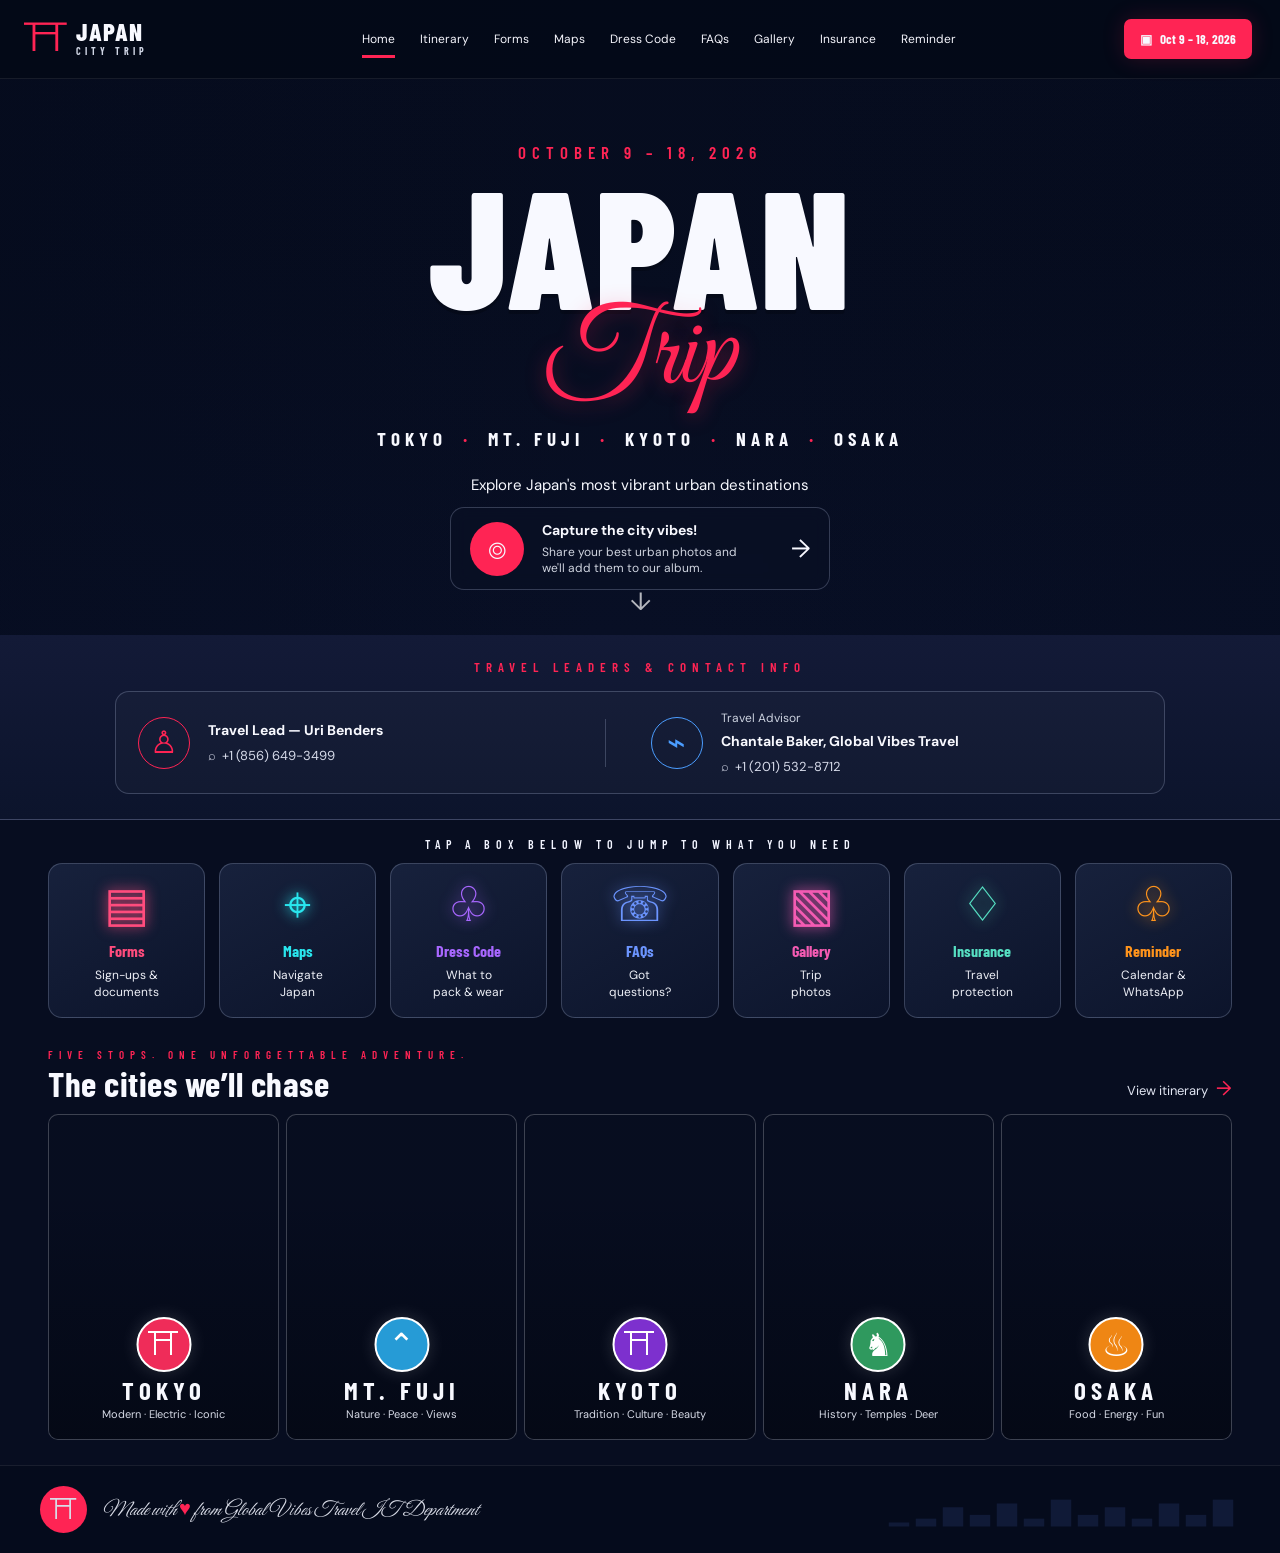
==== commit 853365d6: "Update branding: remove 'City' references, update footer attribution - Changed 'Japan City Trip' to " ====
--- a/index.html
+++ b/index.html
@@ -4,8 +4,8 @@
   <meta charset="utf-8">
   <meta name="viewport" content="width=device-width, initial-scale=1">
   <meta name="theme-color" content="#070d20">
-  <meta name="description" content="Japan City Trip — Tokyo, Mt. Fuji, Kyoto, Nara and Osaka, October 9–18, 2026.">
-  <title>Japan City Trip | October 9–18, 2026</title>
+  <meta name="description" content="Japan Trip — Tokyo, Mt. Fuji, Kyoto, Nara and Osaka, October 9–18, 2026.">
+  <title>Japan Trip | October 9–18, 2026</title>
   <link rel="preconnect" href="https://fonts.googleapis.com">
   <link rel="preconnect" href="https://fonts.gstatic.com" crossorigin>
   <link href="https://fonts.googleapis.com/css2?family=Barlow+Condensed:wght@500;600;700;800;900&family=DM+Sans:wght@400;500;600;700&family=Great+Vibes&display=swap" rel="stylesheet">
@@ -14,7 +14,7 @@
 <body class="home-page">
   <header class="site-nav">
     <div class="site-nav-inner">
-      <a class="nav-logo" href="index.html" aria-label="Japan City Trip home">
+      <a class="nav-logo" href="index.html" aria-label="Japan Trip home">
         <span class="torii-mark" aria-hidden="true">⛩</span><span><b>JAPAN</b><small>CITY TRIP</small></span>
       </a>
       <button class="nav-toggle" type="button" aria-label="Open navigation" aria-expanded="false"><span></span><span></span><span></span></button>
@@ -37,7 +37,7 @@
     <section class="hero" aria-labelledby="hero-title">
       <div class="hero-content reveal">
         <p class="eyebrow">OCTOBER 9 – 18, 2026</p>
-        <h1 id="hero-title"><strong>JAPAN</strong><em>City Trip</em></h1>
+        <h1 id="hero-title"><strong>JAPAN</strong><em>Trip</em></h1>
         <p class="route">TOKYO <span>·</span> MT. FUJI <span>·</span> KYOTO <span>·</span> NARA <span>·</span> OSAKA</p>
         <p class="hero-subtitle">Explore Japan's most vibrant urban destinations</p>
         <a class="hero-callout" href="gallery.html">
@@ -83,7 +83,7 @@
     </section>
   </main>
 
-  <footer class="site-footer"><span class="footer-mark">⛩</span><span>Made with <i>♥</i> for our Japan City Trip</span><span class="footer-skyline" aria-hidden="true">▁▂▅▃▆▂▇▃▅▂▆▃▇</span></footer>
+  <footer class="site-footer"><span class="footer-mark">⛩</span><span>Made with <i>♥</i> from Global Vibes Travel IT Department</span><span class="footer-skyline" aria-hidden="true">▁▂▅▃▆▂▇▃▅▂▆▃▇</span></footer>
   <script src="app.js"></script>
 </body>
 </html>
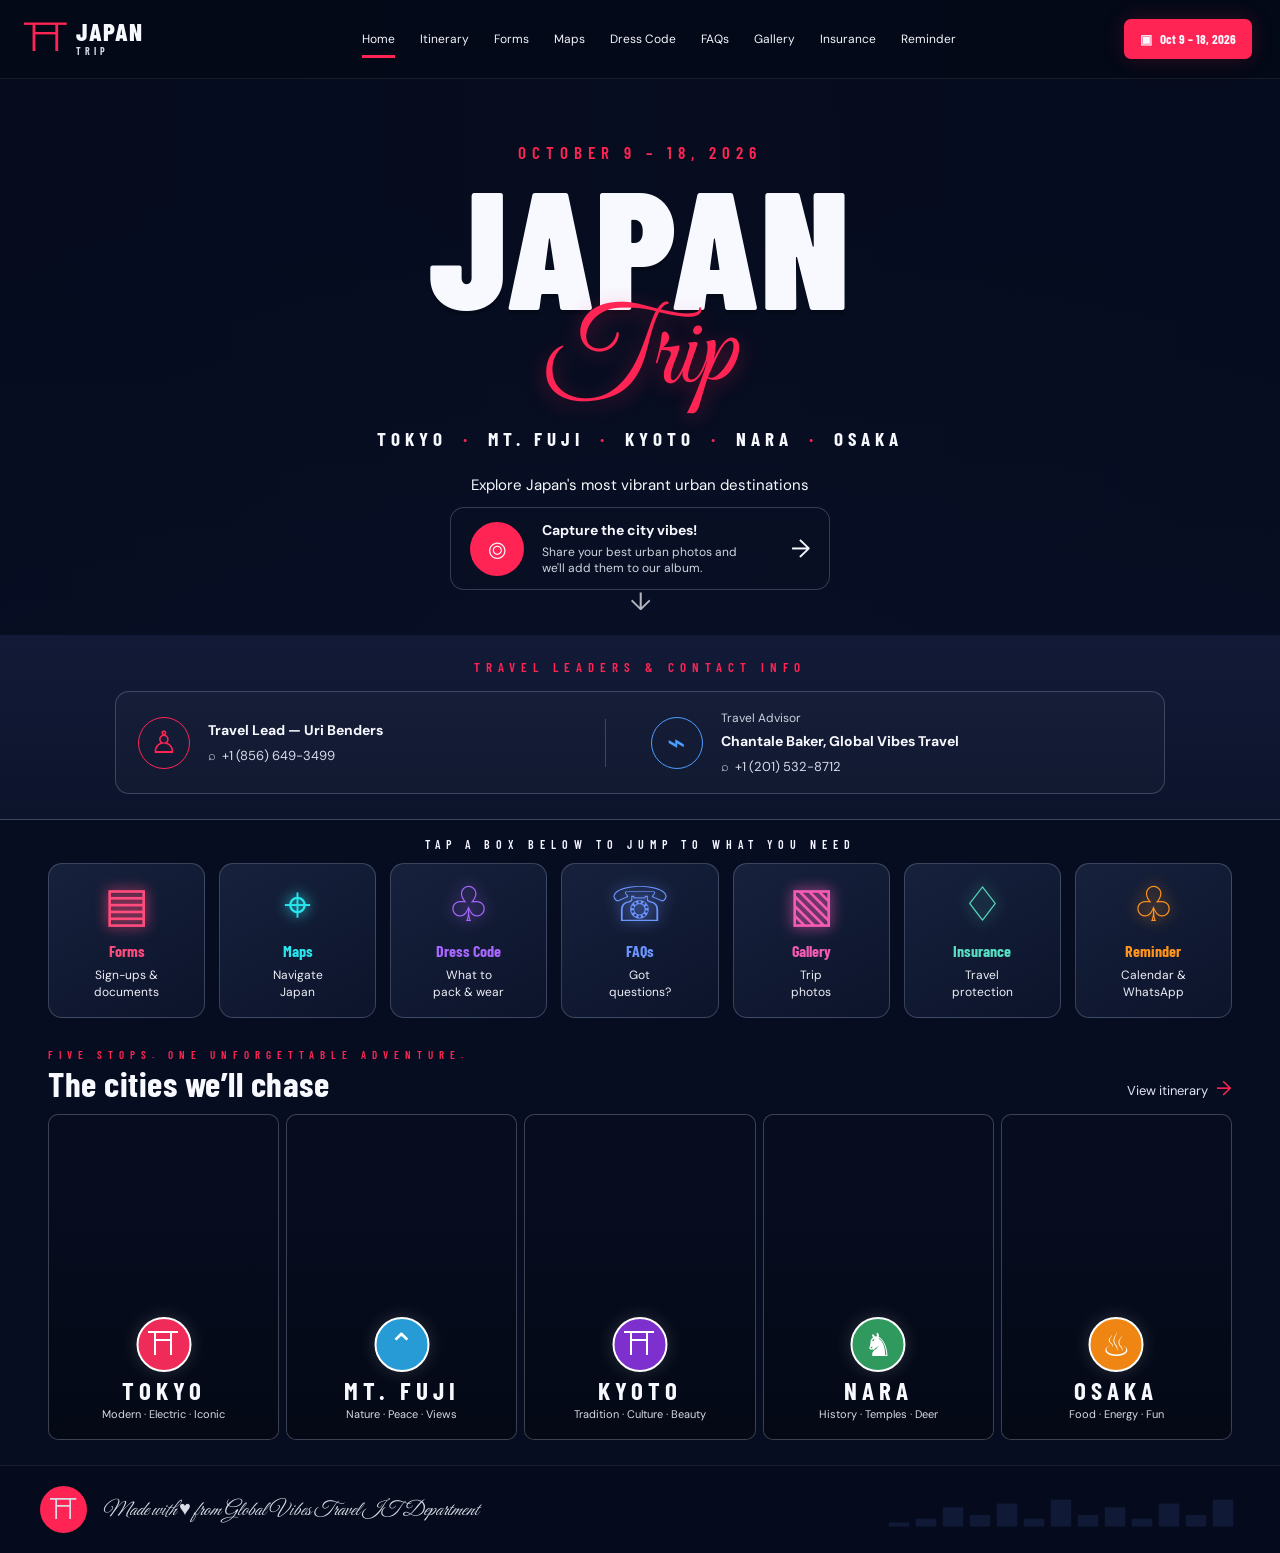
==== commit 185cf136: "Fix logo and footer: remove 'CITY' from logo, fix footer italics - Changed nav logo small text from " ====
--- a/index.html
+++ b/index.html
@@ -15,7 +15,7 @@
   <header class="site-nav">
     <div class="site-nav-inner">
       <a class="nav-logo" href="index.html" aria-label="Japan Trip home">
-        <span class="torii-mark" aria-hidden="true">⛩</span><span><b>JAPAN</b><small>CITY TRIP</small></span>
+        <span class="torii-mark" aria-hidden="true">⛩</span><span><b>JAPAN</b><small>TRIP</small></span>
       </a>
       <button class="nav-toggle" type="button" aria-label="Open navigation" aria-expanded="false"><span></span><span></span><span></span></button>
       <nav class="nav-links" aria-label="Primary navigation">
@@ -83,7 +83,7 @@
     </section>
   </main>
 
-  <footer class="site-footer"><span class="footer-mark">⛩</span><span>Made with <i>♥</i> from Global Vibes Travel IT Department</span><span class="footer-skyline" aria-hidden="true">▁▂▅▃▆▂▇▃▅▂▆▃▇</span></footer>
+  <footer class="site-footer"><span class="footer-mark">⛩</span><span>Made with ♥ from Global Vibes Travel IT Department</span><span class="footer-skyline" aria-hidden="true">▁▂▅▃▆▂▇▃▅▂▆▃▇</span></footer>
   <script src="app.js"></script>
 </body>
 </html>
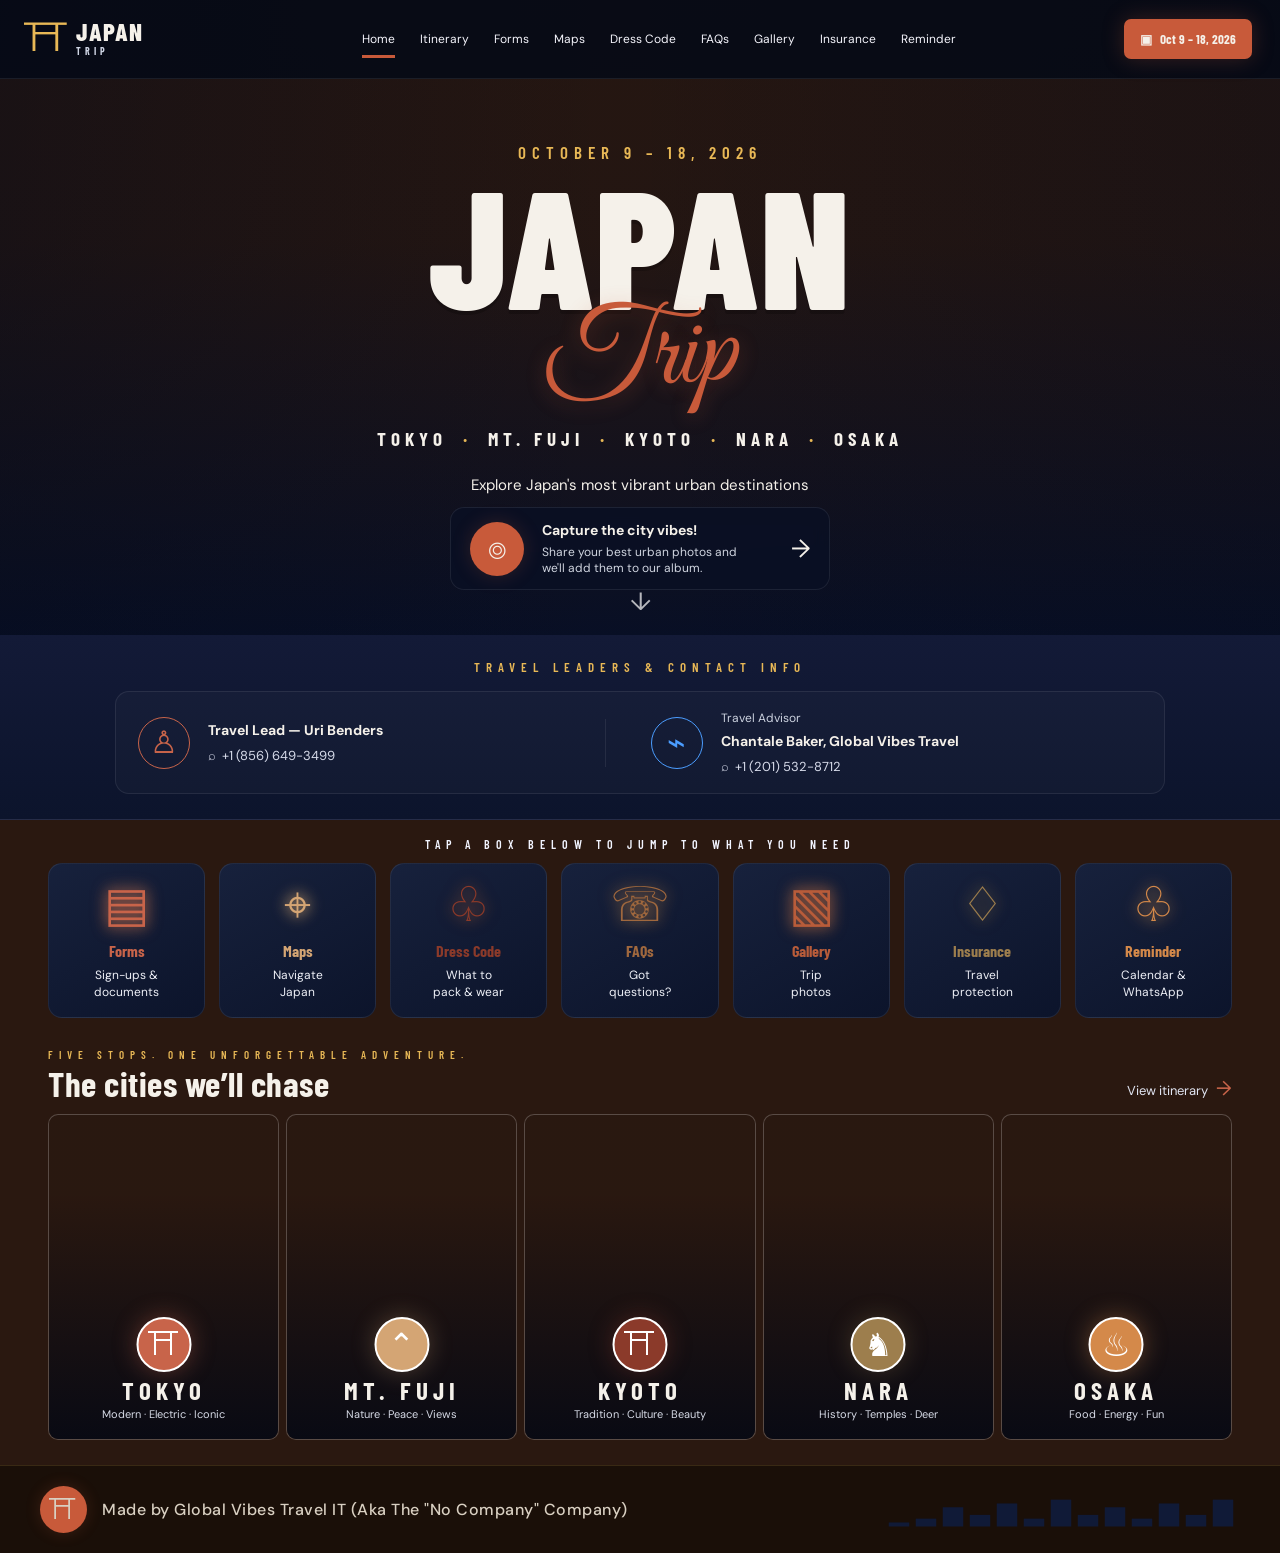
==== commit 9bf6b453: "Update footer text and remove italics - Changed footer to: 'Made by Global Vibes Travel IT (Aka The " ====
--- a/index.html
+++ b/index.html
@@ -83,7 +83,7 @@
     </section>
   </main>
 
-  <footer class="site-footer"><span class="footer-mark">⛩</span><span>Made with ♥ from Global Vibes Travel IT Department</span><span class="footer-skyline" aria-hidden="true">▁▂▅▃▆▂▇▃▅▂▆▃▇</span></footer>
+  <footer class="site-footer"><span class="footer-mark">⛩</span><span>Made by Global Vibes Travel IT (Aka The "No Company" Company)</span><span class="footer-skyline" aria-hidden="true">▁▂▅▃▆▂▇▃▅▂▆▃▇</span></footer>
   <script src="app.js"></script>
 </body>
 </html>
--- a/style.css
+++ b/style.css
@@ -1,7 +1,7 @@
-:root{--navy:#070d20;--panel:#111a32;--panel2:#151f3a;--white:#f8f9ff;--muted:#b9bfd2;--pink:#ff2454;--cyan:#19d9f4;--line:rgba(210,221,255,.22);--font:'DM Sans',Arial,sans-serif;--display:'Barlow Condensed',Arial,sans-serif}
-*{box-sizing:border-box}html{scroll-behavior:smooth}body{margin:0;background:var(--navy);color:var(--white);font-family:var(--font);font-size:16px}a{color:inherit}button{font:inherit}.site-nav{position:absolute;top:0;left:0;width:100%;z-index:10;background:rgba(3,9,22,.82);border-bottom:1px solid rgba(255,255,255,.08)}.site-nav-inner{max-width:1280px;margin:auto;min-height:76px;padding:10px 28px;display:flex;align-items:center;gap:28px}.nav-logo{display:flex;align-items:center;gap:10px;text-decoration:none;line-height:.82;min-width:165px}.nav-logo .torii-mark{font-size:38px;color:var(--pink);font-family:serif;transform:scaleX(1.2)}.nav-logo b,.nav-logo small{display:block}.nav-logo b{font:800 25px/1 var(--display);letter-spacing:1px}.nav-logo small{font:700 10px/1.5 var(--display);letter-spacing:4px;color:#cfd5e4}.nav-links{display:flex;align-items:center;justify-content:center;gap:25px;flex:1}.nav-links a{font-size:12px;text-decoration:none;color:#f4f4fb;white-space:nowrap;position:relative;padding:21px 0}.nav-links a:after{content:'';position:absolute;bottom:10px;left:0;width:0;height:3px;background:var(--pink);transition:.25s}.nav-links a:hover:after,.nav-links a.active:after{width:100%}.date-button{display:flex;gap:8px;align-items:center;background:var(--pink);border-radius:7px;padding:12px 16px;text-decoration:none;font:700 13px var(--display);white-space:nowrap;box-shadow:0 0 22px rgba(255,36,84,.18)}.nav-toggle{display:none;background:none;border:0;color:white}.hero{min-height:635px;position:relative;display:grid;place-items:center;text-align:center;overflow:hidden;background:linear-gradient(180deg,rgba(3,9,23,.12) 0%,rgba(4,11,28,.17) 38%,#080f25 100%),url('https://images.unsplash.com/photo-1519501025264-65ba15a82390?auto=format&fit=crop&w=2200&q=90') center/cover}.hero:before{content:'';position:absolute;inset:0;background:linear-gradient(90deg,rgba(4,10,27,.34),transparent 48%,rgba(4,10,27,.25));pointer-events:none}.hero-content{padding:115px 20px 35px;position:relative}.eyebrow,.section-kicker{color:var(--pink);font:600 17px var(--display);letter-spacing:6px}.hero h1{margin:7px 0 0;line-height:.83}.hero h1 strong{display:block;font:900 clamp(92px,13vw,190px)/.78 var(--display);letter-spacing:2px;text-shadow:0 4px 0 rgba(0,0,0,.2)}.hero h1 em{display:block;color:var(--pink);font:400 clamp(70px,9vw,130px)/.75 'Great Vibes',cursive;transform:rotate(-5deg);text-shadow:0 4px 20px rgba(255,36,84,.35);margin:8px 0 24px}.route{font:700 19px var(--display);letter-spacing:5px;margin:0}.route span{color:var(--pink);padding:0 7px}.hero-subtitle{font-size:15px;margin:25px 0 12px}.hero-callout{display:flex;align-items:center;gap:18px;text-align:left;max-width:380px;margin:auto;padding:13px 19px;border:1px solid var(--line);border-radius:14px;background:rgba(9,16,36,.78);backdrop-filter:blur(8px);text-decoration:none;transition:.25s}.hero-callout:hover{border-color:var(--pink);transform:translateY(-4px)}.callout-icon{width:54px;height:54px;display:grid;place-items:center;border-radius:50%;background:var(--pink);font-size:31px;flex:none}.hero-callout b,.hero-callout small{display:block}.hero-callout b{font-size:14px;margin-bottom:5px}.hero-callout small{font-size:12px;line-height:1.35;color:#d0d5e0}.callout-arrow{font-size:25px;margin-left:auto}.scroll-cue{position:absolute;bottom:17px;color:#fff;text-decoration:none;opacity:.7;font-size:25px}.contact-band{padding:24px 20px 25px;background:linear-gradient(180deg,#131a37,#0c142c);border-bottom:1px solid var(--line);text-align:center}.contact-band .section-kicker{font-size:13px}.contact-card{max-width:1050px;margin:16px auto 0;border:1px solid var(--line);border-radius:14px;padding:18px 22px;display:grid;grid-template-columns:1fr 1px 1.15fr;align-items:center;text-align:left;background:rgba(255,255,255,.025)}.contact-person{display:flex;align-items:center;gap:18px;padding:0 0 0 0}.contact-person:nth-of-type(2){padding-left:45px}.profile-icon{width:52px;height:52px;display:grid;place-items:center;border:1px solid;border-radius:50%;font-size:31px;flex:none}.profile-icon.red{color:var(--pink)}.profile-icon.cyan{color:#4b9dff}.contact-person b,.contact-person small,.contact-person a{display:block}.contact-person b{font-size:14px;margin-bottom:8px}.contact-person small{color:#ccd2df;font-size:12px;margin-bottom:6px}.contact-person a{font-size:13px;color:#d7dbea;text-decoration:none}.contact-divider{height:48px;background:var(--line)}.section-shell{max-width:1240px;margin:auto;padding-left:28px;padding-right:28px}.quick-links{padding-top:17px;padding-bottom:30px}.quick-links>.section-kicker{text-align:center;color:#f2f4ff;font-size:12px;margin:0 0 12px}.quick-grid{display:grid;grid-template-columns:repeat(7,1fr);gap:14px}.quick-card{background:linear-gradient(150deg,#17213c,#0c142b);border:1px solid var(--line);min-height:155px;border-radius:14px;display:flex;align-items:center;flex-direction:column;justify-content:center;text-align:center;text-decoration:none;transition:transform .25s,background .25s,border-color .25s;position:relative;overflow:hidden}.quick-card:hover{transform:translateY(-7px);border-color:currentColor;background:#18243f}.quick-card .line-icon{font-size:48px;line-height:1;margin-bottom:12px;font-family:serif;text-shadow:0 0 14px currentColor}.quick-card b{font:700 16px var(--display)}.quick-card small{margin-top:7px;font-size:12px;line-height:1.35;color:#eef0f7}.pink{color:#ff4c7d}.cyan{color:#29e6ee}.violet{color:#a867ff}.blue{color:#6c95ff}.magenta{color:#f45bb3}.green{color:#56dfc2}.orange{color:#ff941c}.cities{padding-top:0;padding-bottom:25px}.section-heading{display:flex;justify-content:space-between;align-items:end;margin:0 0 13px}.section-heading .section-kicker{margin:0;font-size:11px}.section-heading h2{font:700 35px/1 var(--display);letter-spacing:.5px;margin:5px 0 0}.text-link{font-size:13px;text-decoration:none;color:#e1e5f2}.text-link span{color:var(--pink);font-size:20px;margin-left:5px}.city-grid{display:grid;grid-template-columns:repeat(5,1fr);gap:7px}.city-card{height:326px;border:1px solid rgba(255,255,255,.22);border-radius:10px;position:relative;overflow:hidden;text-decoration:none;background-position:center;background-size:cover;transition:transform .3s,box-shadow .3s}.city-card:before{content:'';position:absolute;inset:0;background:linear-gradient(180deg,rgba(0,0,0,.02) 25%,rgba(4,8,20,.87) 100%);transition:.3s}.city-card:hover{transform:translateY(-8px);box-shadow:0 13px 30px rgba(0,0,0,.4)}.city-card:hover:before{background:linear-gradient(180deg,rgba(0,0,0,.08),rgba(4,8,20,.95))}.city-card.tokyo{background-image:url('https://images.unsplash.com/photo-1536098561742-ca998e48cbcc?auto=format&fit=crop&w=900&q=85')}.city-card.fuji{background-image:url('https://images.unsplash.com/photo-1490806843957-31f4c9a91c65?auto=format&fit=crop&w=900&q=85')}.city-card.kyoto{background-image:url('https://images.unsplash.com/photo-1493976040374-85c8e12f0c0e?auto=format&fit=crop&w=900&q=85')}.city-card.nara{background-image:url('https://images.unsplash.com/photo-1528360983277-13d401cdc186?auto=format&fit=crop&w=900&q=85')}.city-card.osaka{background-image:url('https://images.unsplash.com/photo-1590559899731-a382839e5549?auto=format&fit=crop&w=900&q=85')}.city-badge{position:absolute;bottom:67px;left:50%;transform:translateX(-50%);width:55px;height:55px;border:2px solid white;border-radius:50%;display:grid;place-items:center;color:white;font:32px serif;z-index:1;background:#ef2c59;box-shadow:0 0 18px rgba(255,255,255,.15)}.fuji .city-badge{background:#269bd6}.kyoto .city-badge{background:#7d30ce}.nara .city-badge{background:#2f995e}.osaka .city-badge{background:#ef8614}.city-copy{position:absolute;z-index:1;bottom:18px;left:0;right:0;text-align:center}.city-copy b{display:block;font:700 25px var(--display);letter-spacing:5px}.city-copy small{display:block;font-size:11px;color:#d6dae6;margin-top:2px}.site-footer{min-height:86px;background:#050b1c;border-top:1px solid rgba(255,255,255,.08);display:flex;align-items:center;gap:15px;padding:20px 40px;color:#d9dce7;font:italic 20px 'Great Vibes',cursive}.site-footer i{color:var(--pink);font-style:normal}.footer-mark{width:47px;height:47px;display:grid;place-items:center;border-radius:50%;background:var(--pink);font:28px serif}.footer-skyline{font:26px var(--display);color:#101a37;margin-left:auto;letter-spacing:7px}
+:root{--navy:#2a1810;--panel:#3d2817;--panel2:#4a3420;--white:#f5f1ea;--muted:#b8a89a;--pink:#c8644a;--cyan:#d4a574;--line:rgba(255,255,255,.08);--font:'DM Sans',Arial,sans-serif;--display:'Barlow Condensed',Arial,sans-serif;--gold:#e8b856;--burgundy:#8b3a2a;--rust:#c85a3a;--dark-bg:#2a1810;--warm-cream:#faf6f1}
+*{box-sizing:border-box}html{scroll-behavior:smooth}body{margin:0;background:var(--navy);color:var(--white);font-family:var(--font);font-size:16px}a{color:inherit}button{font:inherit}.site-nav{position:absolute;top:0;left:0;width:100%;z-index:10;background:rgba(3,9,22,.82);border-bottom:1px solid rgba(255,255,255,.08)}.site-nav-inner{max-width:1280px;margin:auto;min-height:76px;padding:10px 28px;display:flex;align-items:center;gap:28px}.nav-logo{display:flex;align-items:center;gap:10px;text-decoration:none;line-height:.82;min-width:165px}.nav-logo .torii-mark{font-size:38px;color:var(--gold);font-family:serif;transform:scaleX(1.2)}.nav-logo b,.nav-logo small{display:block}.nav-logo b{font:800 25px/1 var(--display);letter-spacing:1px}.nav-logo small{font:700 10px/1.5 var(--display);letter-spacing:4px;color:#cfd5e4}.nav-links{display:flex;align-items:center;justify-content:center;gap:25px;flex:1}.nav-links a{font-size:12px;text-decoration:none;color:#f4f4fb;white-space:nowrap;position:relative;padding:21px 0}.nav-links a:after{content:'';position:absolute;bottom:10px;left:0;width:0;height:3px;background:var(--rust);transition:.25s}.nav-links a:hover:after,.nav-links a.active:after{width:100%}.date-button{display:flex;gap:8px;align-items:center;background:var(--rust);border-radius:7px;padding:12px 16px;text-decoration:none;font:700 13px var(--display);white-space:nowrap;box-shadow:0 0 22px rgba(200,90,58,.25)}.nav-toggle{display:none;background:none;border:0;color:white}.hero{min-height:635px;position:relative;display:grid;place-items:center;text-align:center;overflow:hidden;background:linear-gradient(180deg,rgba(3,9,23,.12) 0%,rgba(4,11,28,.17) 38%,#080f25 100%),url('https://images.unsplash.com/photo-1519501025264-65ba15a82390?auto=format&fit=crop&w=2200&q=90') center/cover}.hero:before{content:'';position:absolute;inset:0;background:linear-gradient(90deg,rgba(4,10,27,.34),transparent 48%,rgba(4,10,27,.25));pointer-events:none}.hero-content{padding:115px 20px 35px;position:relative}.eyebrow,.section-kicker{color:var(--gold);font:600 17px var(--display);letter-spacing:6px}.hero h1{margin:7px 0 0;line-height:.83}.hero h1 strong{display:block;font:900 clamp(92px,13vw,190px)/.78 var(--display);letter-spacing:2px;text-shadow:0 4px 0 rgba(0,0,0,.2)}.hero h1 em{display:block;color:var(--rust);font:400 clamp(70px,9vw,130px)/.75 'Great Vibes',cursive;transform:rotate(-5deg);text-shadow:0 4px 20px rgba(200,90,58,.3);margin:8px 0 24px}.route{font:700 19px var(--display);letter-spacing:5px;margin:0}.route span{color:var(--gold);padding:0 7px}.hero-subtitle{font-size:15px;margin:25px 0 12px}.hero-callout{display:flex;align-items:center;gap:18px;text-align:left;max-width:380px;margin:auto;padding:13px 19px;border:1px solid var(--line);border-radius:14px;background:rgba(9,16,36,.78);backdrop-filter:blur(8px);text-decoration:none;transition:.25s}.hero-callout:hover{border-color:var(--gold);transform:translateY(-4px)}.callout-icon{width:54px;height:54px;display:grid;place-items:center;border-radius:50%;background:var(--rust);font-size:31px;flex:none;box-shadow:0 0 20px rgba(200,90,58,.2)}.hero-callout b,.hero-callout small{display:block}.hero-callout b{font-size:14px;margin-bottom:5px}.hero-callout small{font-size:12px;line-height:1.35;color:#d0d5e0}.callout-arrow{font-size:25px;margin-left:auto}.scroll-cue{position:absolute;bottom:17px;color:#fff;text-decoration:none;opacity:.7;font-size:25px}.contact-band{padding:24px 20px 25px;background:linear-gradient(180deg,#131a37,#0c142c);border-bottom:1px solid var(--line);text-align:center}.contact-band .section-kicker{font-size:13px}.contact-card{max-width:1050px;margin:16px auto 0;border:1px solid var(--line);border-radius:14px;padding:18px 22px;display:grid;grid-template-columns:1fr 1px 1.15fr;align-items:center;text-align:left;background:rgba(255,255,255,.025)}.contact-person{display:flex;align-items:center;gap:18px;padding:0 0 0 0}.contact-person:nth-of-type(2){padding-left:45px}.profile-icon{width:52px;height:52px;display:grid;place-items:center;border:1px solid;border-radius:50%;font-size:31px;flex:none}.profile-icon.red{color:var(--pink)}.profile-icon.cyan{color:#4b9dff}.contact-person b,.contact-person small,.contact-person a{display:block}.contact-person b{font-size:14px;margin-bottom:8px}.contact-person small{color:#ccd2df;font-size:12px;margin-bottom:6px}.contact-person a{font-size:13px;color:#d7dbea;text-decoration:none}.contact-divider{height:48px;background:var(--line)}.section-shell{max-width:1240px;margin:auto;padding-left:28px;padding-right:28px}.quick-links{padding-top:17px;padding-bottom:30px}.quick-links>.section-kicker{text-align:center;color:#f2f4ff;font-size:12px;margin:0 0 12px}.quick-grid{display:grid;grid-template-columns:repeat(7,1fr);gap:14px}.quick-card{background:linear-gradient(150deg,#17213c,#0c142b);border:1px solid var(--line);min-height:155px;border-radius:14px;display:flex;align-items:center;flex-direction:column;justify-content:center;text-align:center;text-decoration:none;transition:transform .25s,background .25s,border-color .25s;position:relative;overflow:hidden}.quick-card:hover{transform:translateY(-7px);border-color:currentColor;background:#18243f}.quick-card .line-icon{font-size:48px;line-height:1;margin-bottom:12px;font-family:serif;text-shadow:0 0 16px currentColor;filter:drop-shadow(0 0 6px rgba(232,184,86,.2))}.quick-card b{font:700 16px var(--display)}.quick-card small{margin-top:7px;font-size:12px;line-height:1.35;color:#eef0f7}.pink{color:#c8644a}.cyan{color:#d4a574}.violet{color:#8b3a2a}.blue{color:#a0683e}.magenta{color:#b85c3a}.green{color:#9d7e4d}.orange{color:#d4894a}.cities{padding-top:0;padding-bottom:25px}.section-heading{display:flex;justify-content:space-between;align-items:end;margin:0 0 13px}.section-heading .section-kicker{margin:0;font-size:11px}.section-heading h2{font:700 35px/1 var(--display);letter-spacing:.5px;margin:5px 0 0}.text-link{font-size:13px;text-decoration:none;color:#e1e5f2}.text-link span{color:var(--pink);font-size:20px;margin-left:5px}.city-grid{display:grid;grid-template-columns:repeat(5,1fr);gap:7px}.city-card{height:326px;border:1px solid rgba(255,255,255,.22);border-radius:10px;position:relative;overflow:hidden;text-decoration:none;background-position:center;background-size:cover;transition:transform .3s,box-shadow .3s}.city-card:before{content:'';position:absolute;inset:0;background:linear-gradient(180deg,rgba(0,0,0,.02) 25%,rgba(4,8,20,.87) 100%);transition:.3s}.city-card:hover{transform:translateY(-8px);box-shadow:0 13px 30px rgba(0,0,0,.4)}.city-card:hover:before{background:linear-gradient(180deg,rgba(0,0,0,.08),rgba(4,8,20,.95))}.city-card.tokyo{background-image:url('https://images.unsplash.com/photo-1536098561742-ca998e48cbcc?auto=format&fit=crop&w=900&q=85')}.city-card.fuji{background-image:url('https://images.unsplash.com/photo-1490806843957-31f4c9a91c65?auto=format&fit=crop&w=900&q=85')}.city-card.kyoto{background-image:url('https://images.unsplash.com/photo-1493976040374-85c8e12f0c0e?auto=format&fit=crop&w=900&q=85')}.city-card.nara{background-image:url('https://images.unsplash.com/photo-1528360983277-13d401cdc186?auto=format&fit=crop&w=900&q=85')}.city-card.osaka{background-image:url('https://images.unsplash.com/photo-1590559899731-a382839e5549?auto=format&fit=crop&w=900&q=85')}.city-badge{position:absolute;bottom:67px;left:50%;transform:translateX(-50%);width:55px;height:55px;border:2px solid white;border-radius:50%;display:grid;place-items:center;color:white;font:32px serif;z-index:1;background:#c8644a;box-shadow:0 0 24px rgba(200,100,74,.4)}.fuji .city-badge{background:#d4a574;box-shadow:0 0 24px rgba(212,165,116,.3)}.kyoto .city-badge{background:#8b3a2a;box-shadow:0 0 24px rgba(139,58,42,.4)}.nara .city-badge{background:#9d7e4d;box-shadow:0 0 24px rgba(157,126,77,.3)}.osaka .city-badge{background:#d4894a;box-shadow:0 0 24px rgba(212,137,74,.4)}.city-copy{position:absolute;z-index:1;bottom:18px;left:0;right:0;text-align:center}.city-copy b{display:block;font:700 25px var(--display);letter-spacing:5px}.city-copy small{display:block;font-size:11px;color:#d6dae6;margin-top:2px}.site-footer{min-height:86px;background:#1a0f08;border-top:1px solid rgba(232,184,86,.15);display:flex;align-items:center;gap:15px;padding:20px 40px;color:#d9d0c2;font:500 16px var(--font);letter-spacing:0.5px}.site-footer i{color:var(--gold);font-style:normal}.footer-mark{width:47px;height:47px;display:grid;place-items:center;border-radius:50%;background:var(--rust);font:28px serif;box-shadow:0 0 16px rgba(200,90,58,.2)}.footer-skyline{font:26px var(--display);color:#101a37;margin-left:auto;letter-spacing:7px}
 /* Shared dark treatment for the existing itinerary and resource pages. */
-main:not(.home-page main){max-width:1100px;margin:0 auto;padding:115px 28px 70px}.home-page main{padding:0}.page-sticker{display:none}.section-title{font:700 34px var(--display);text-align:center;color:var(--white);margin-bottom:8px}.section-sub{text-align:center;color:var(--muted);margin-bottom:35px}.timeline{border-left:2px solid var(--pink);padding-left:25px}.day-card,.info-card,.coming-soon,.trip-menu,.footer-cta{background:var(--panel);border:1px solid var(--line);color:var(--white);border-radius:14px;box-shadow:none}.day-card{padding:22px;margin-bottom:20px;position:relative}.day-card:before{background:var(--pink);border-color:var(--navy);box-shadow:0 0 0 2px var(--pink)}.day-title,.card-title{color:var(--white)}.day-desc,.info-card p,.info-card li,.coming-soon p{color:var(--muted)}.day-city{color:var(--cyan);background:transparent;border-color:var(--cyan)}.day-badge{background:var(--pink)}.btn-primary{background:var(--pink);border-color:var(--pink)}.btn-secondary{background:transparent;color:var(--white);border-color:var(--line)}.cta-box{background:var(--panel);color:var(--white);border-color:var(--line)}.cta-title,.cta-sub{color:var(--white)}footer.site-footer{text-align:left;opacity:1}
+main:not(.home-page main){max-width:1100px;margin:0 auto;padding:115px 28px 70px}.home-page main{padding:0}.page-sticker{display:none}.section-title{font:700 34px var(--display);text-align:center;color:var(--white);margin-bottom:8px}.section-sub{text-align:center;color:var(--muted);margin-bottom:35px}.timeline{border-left:2px solid var(--rust);padding-left:25px}.day-card,.info-card,.coming-soon,.trip-menu,.footer-cta{background:var(--panel);border:1px solid var(--line);color:var(--white);border-radius:14px;box-shadow:none}.day-card{padding:22px;margin-bottom:20px;position:relative}.day-card:before{background:var(--gold);border-color:var(--navy);box-shadow:0 0 0 2px var(--gold)}.day-title,.card-title{color:var(--white)}.day-desc,.info-card p,.info-card li,.coming-soon p{color:var(--muted)}.day-city{color:var(--cyan);background:transparent;border-color:var(--cyan)}.day-badge{background:var(--gold)}.btn-primary{background:var(--rust);border-color:var(--rust);color:white;box-shadow:0 0 16px rgba(200,90,58,.2)}.btn-secondary{background:transparent;color:var(--white);border-color:var(--line)}.cta-box{background:var(--panel);color:var(--white);border-color:var(--line)}.cta-title,.cta-sub{color:var(--white)}footer.site-footer{text-align:left;opacity:1}
 @media(max-width:1050px){.nav-links{gap:12px}.nav-links a{font-size:11px}.quick-grid{grid-template-columns:repeat(4,1fr)}.city-grid{grid-template-columns:repeat(3,1fr)}.city-card:nth-child(4),.city-card:nth-child(5){height:280px}.city-card:first-child{grid-row:span 2;height:566px}}
 @media(max-width:700px){.site-nav{position:absolute}.site-nav-inner{min-height:68px;padding:10px 17px;justify-content:space-between}.nav-logo{min-width:auto}.nav-logo b{font-size:22px}.nav-logo .torii-mark{font-size:32px}.nav-toggle{display:flex;width:36px;padding:5px;flex-direction:column;gap:5px;margin-left:auto}.nav-toggle span{height:2px;width:24px;background:#fff}.nav-links{display:none;position:absolute;top:68px;left:0;right:0;padding:10px 20px 18px;background:#080f24;flex-direction:column;align-items:flex-start;gap:0;border-bottom:1px solid var(--line)}.nav-links.open{display:flex}.nav-links a{padding:11px 0;width:100%;font-size:14px}.nav-links a:after{bottom:5px}.date-button{padding:10px 11px;font-size:11px}.hero{min-height:650px}.hero-content{padding-top:145px}.eyebrow{font-size:14px;letter-spacing:4px}.hero h1 strong{font-size:clamp(78px,22vw,130px)}.hero h1 em{font-size:clamp(62px,17vw,100px)}.route{font-size:14px;letter-spacing:2px}.route span{padding:0 2px}.contact-card{grid-template-columns:1fr;gap:18px;padding:18px}.contact-person:nth-of-type(2){padding-left:0}.contact-divider{height:1px;width:100%}.quick-grid{grid-template-columns:repeat(2,1fr);gap:8px}.quick-card{min-height:142px}.quick-card:last-child{grid-column:span 2}.section-shell{padding-left:16px;padding-right:16px}.section-heading{align-items:start;gap:10px;flex-direction:column}.section-heading h2{font-size:30px}.city-grid{grid-template-columns:repeat(2,1fr);gap:7px}.city-card,.city-card:first-child,.city-card:nth-child(4),.city-card:nth-child(5){height:250px;grid-row:auto}.city-card:first-child{grid-column:span 2}.site-footer{padding:18px 20px;font-size:18px}.footer-skyline{display:none}main:not(.home-page main){padding:100px 16px 50px}}
 @media(max-width:400px){.date-button{display:none}.hero h1 strong{font-size:78px}.hero h1 em{font-size:62px}.hero{min-height:620px}}
